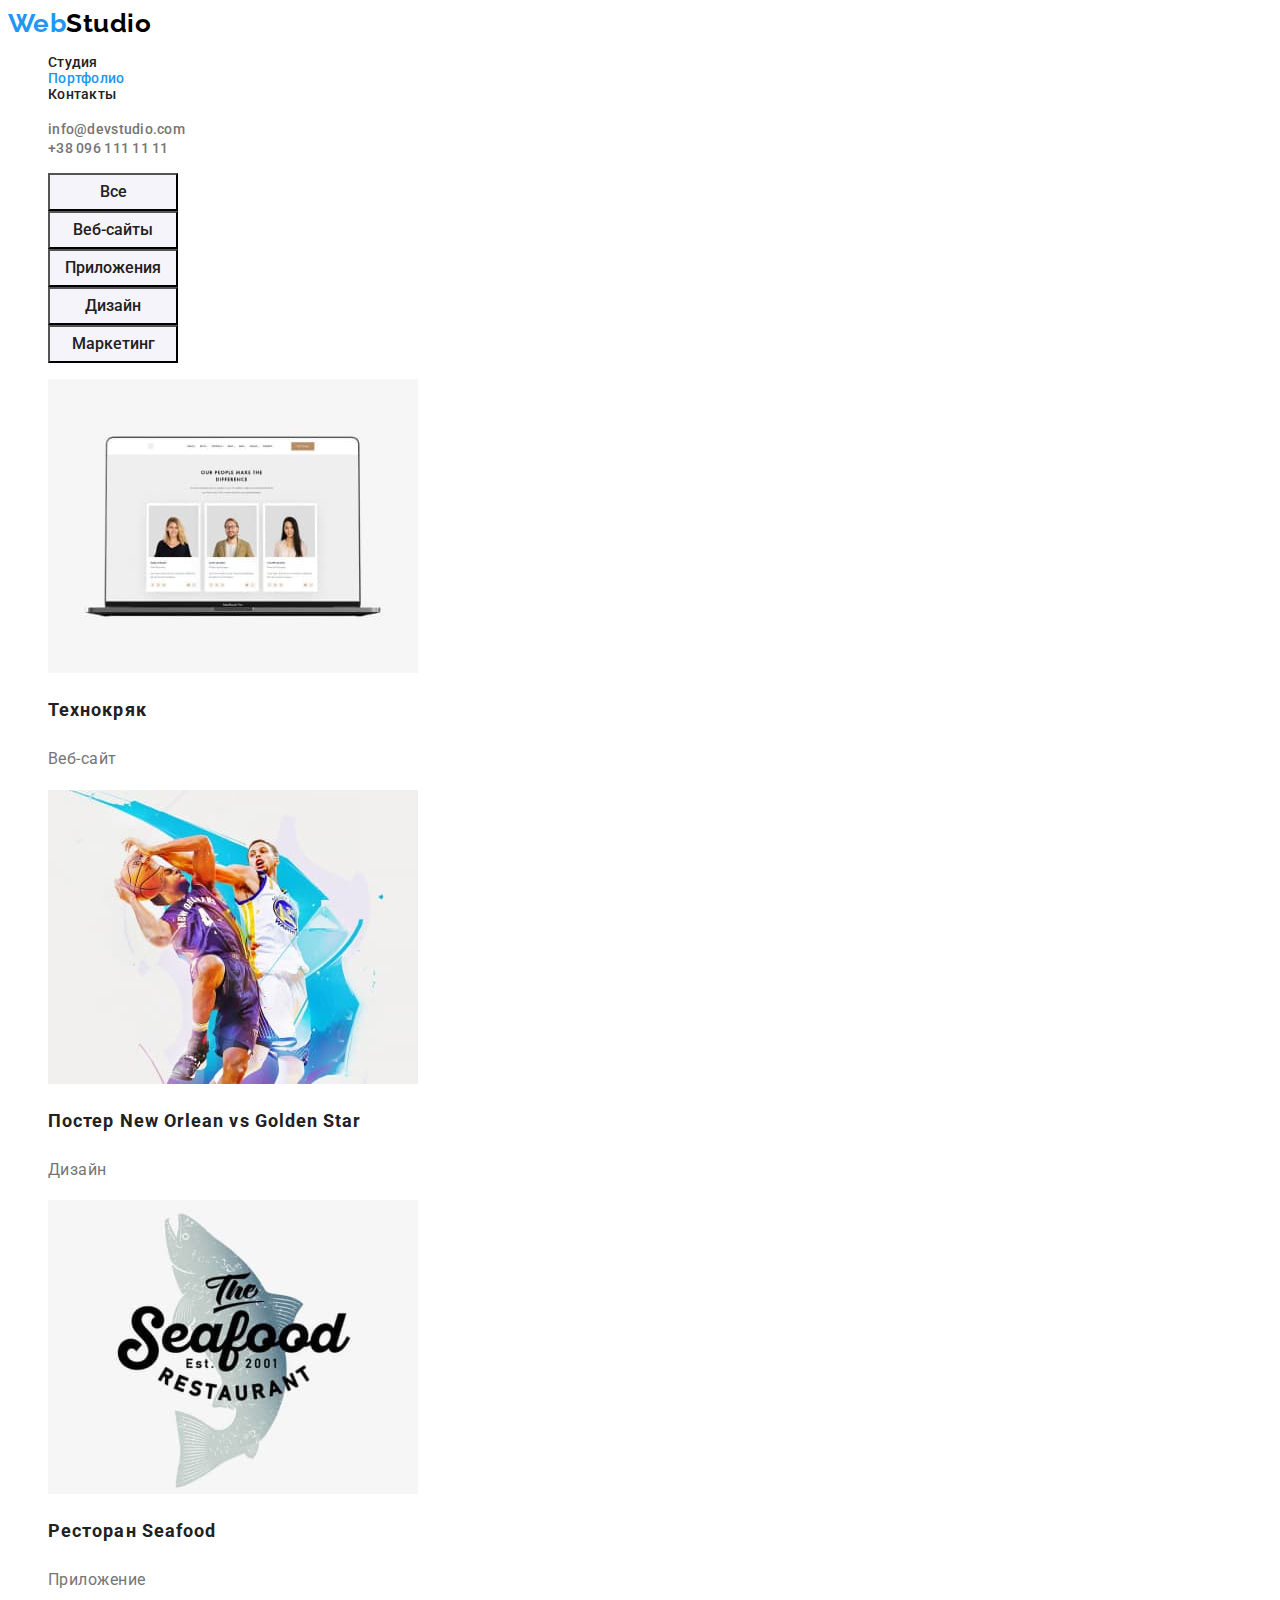
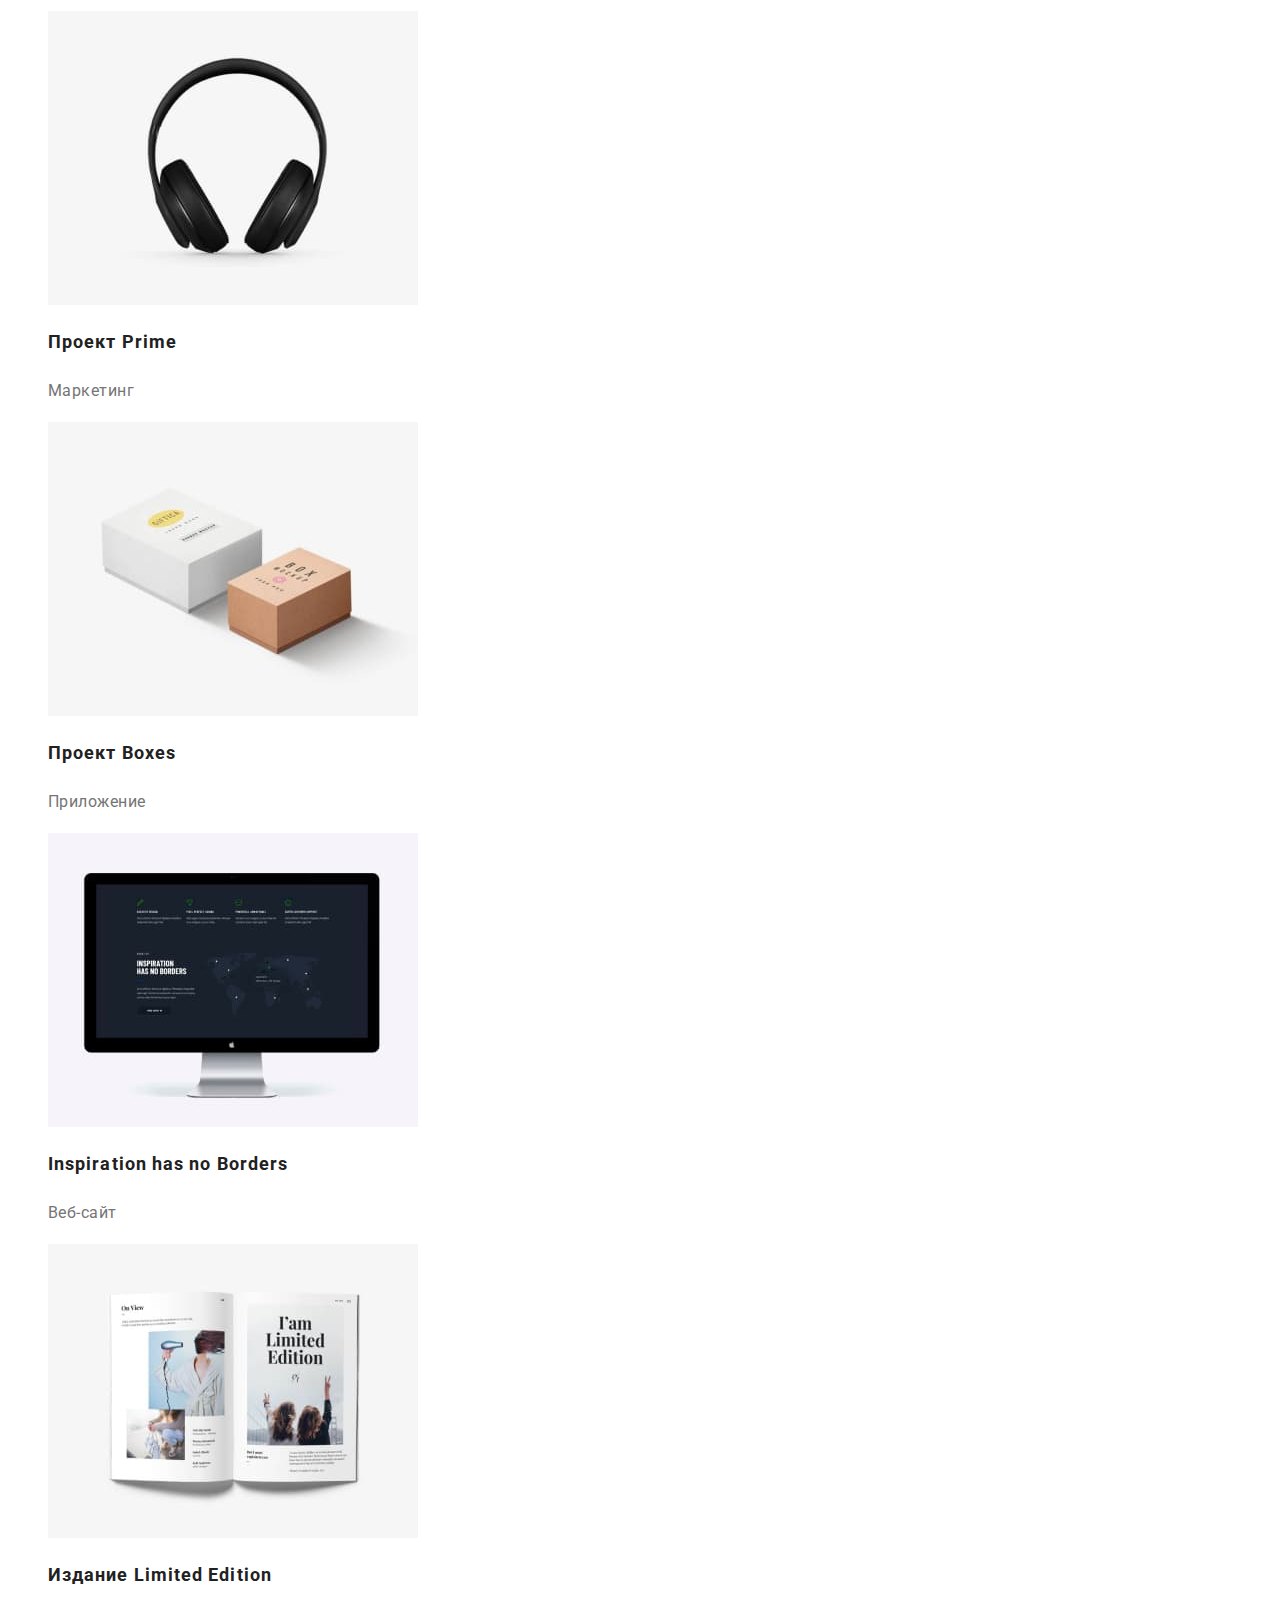
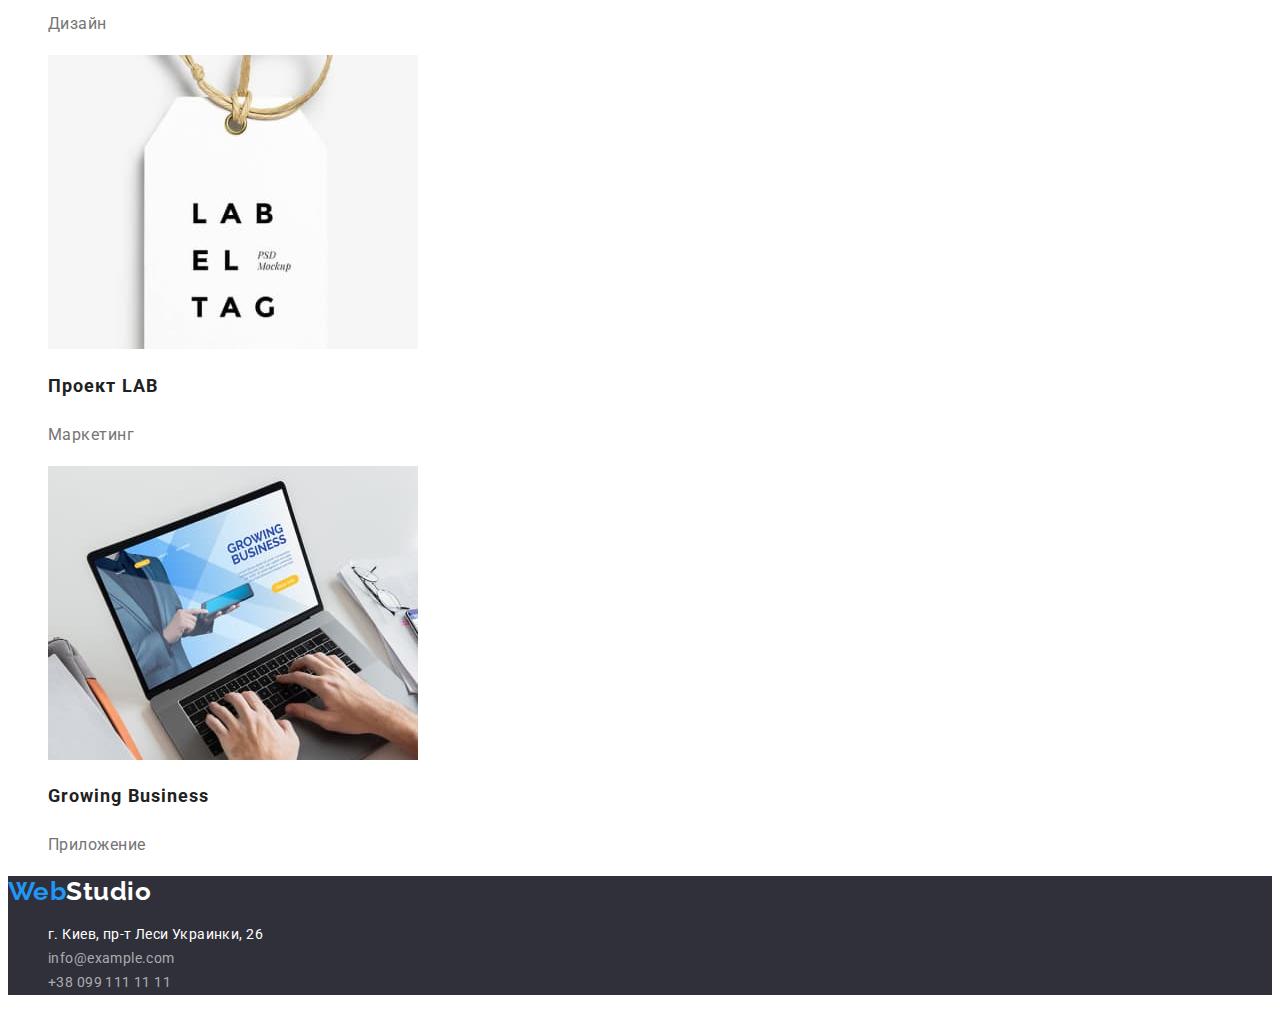
==== portfolio.html @ b20fd366 "Добавил Normalize" ====
<!DOCTYPE html>
<html lang="ru">

<head>
    <meta charset="UTF-8">
    <meta http-equiv="X-UA-Compatible" content="IE=edge">
    <meta name="viewport" content="width=device-width, initial-scale=1.0">
    <title>Shalamai homework</title>
    <link rel="preconnect" href="https://fonts.googleapis.com">
    <link rel="preconnect" href="https://fonts.gstatic.com" crossorigin>
    <link href="https://fonts.googleapis.com/css2?family=Raleway:wght@700&family=Roboto:wght@400;500;700;900&display=swap"
        rel="stylesheet">
    <link rel="stylesheet" href="https://cdnjs.cloudflare.com/ajax/libs/modern-normalize/1.1.0/modern-normalize.min.css"
        integrity="sha512-wpPYUAdjBVSE4KJnH1VR1HeZfpl1ub8YT/NKx4PuQ5NmX2tKuGu6U/JRp5y+Y8XG2tV+wKQpNHVUX03MfMFn9Q=="
        crossorigin="anonymous" referrerpolicy="no-referrer" />
    <link rel="stylesheet" href="./css/styles.css">
</head>

<body>

    <!-- Шапка сайта -->
    <header>
        <nav class="navigation">
            <a href="./index.html" class="logo">
                <span class="accent">Web</span><span class="logo-header">Studio</span>
            </a>
            <ul class="site-nav list">
                <li><a href="./index.html" class="link">Студия</a></li>
                <li><a href="./portfolio.html" class="link current">Портфолио</a></li>
                <li><a href="" class="link">Контакты</a></li>
            </ul>
        </nav>

        <ul class="header-nav list">
            <li>
                <a href="mailto:info@devstudio.com" class="link-contact">info@devstudio.com</a>
            </li>
            <li>
                <a href="tel:+380961111111" class="link-contact">+38 096 111 11 11</a>
            </li>
        </ul>
    </header>

    <!-- Основное -->

    <main>

        <!-- Фильтр -->

        <section>
            <h1 class="filter-title">Фильтр</h1>

            <ul class="filter list">
                <li><button type="button" class="port-btn">Все</button></li>
                <li><button type="button" class="port-btn">Веб-сайты</button></li>
                <li><button type="button" class="port-btn">Приложения</button></li>
                <li><button type="button" class="port-btn">Дизайн</button></li>
                <li><button type="button" class="port-btn">Маркетинг</button></li>
            </ul>

            <!-- Проекты -->

            <ul class="project list">
                <li>
                    <a href="" class="project-link">
                        <img src="./images/techno.jpg" alt="Открытый ноутбук" width="370">
                        <h2 class="project-title">Технокряк</h2>
                        <p class="project-name">Веб-сайт</p>
                    </a>

                </li>
                <li>
                    <a href="" class="project-link">
                        <img src="./images/neworlean.jpg" alt="Два человека играют в баскетбол" width="370">
                        <h2 class="project-title">Постер New Orlean vs Golden Star</h2>
                        <p class="project-name">Дизайн</p>
                    </a>

                </li>
                <li>
                    <a href="" class="project-link">
                        <img src="./images/seafood.jpg" alt="Логотип ресторана" width="370">
                        <h2 class="project-title">Ресторан Seafood</h2>
                        <p class="project-name">Приложение</p>
                    </a>

                </li>
                <li>
                    <a href="" class="project-link">
                        <img src="./images/prime.jpg" alt="Черные наушники" width="370">
                        <h2 class="project-title">Проект Prime</h2>
                        <p class="project-name">Маркетинг</p>
                    </a>
                </li>
                <li>
                    <a href="" class="project-link">
                        <img src="./images/boxes.jpg" alt="Две коробки" width="370">
                        <h2 class="project-title">Проект Boxes</h2>
                        <p class="project-name">Приложение</p>
                    </a>
                </li>
                <li>
                    <a href="" class="project-link">
                        <img src="./images/borders.jpg" alt="Экран монитора" width="370">
                        <h2 class="project-title">Inspiration has no Borders</h2>
                        <p class="project-name">Веб-сайт</p>
                    </a>
                </li>
                <li>
                    <a href="" class="project-link">
                        <img src="./images/edition.jpg" alt="Открытый журнал" width="370">
                        <h2 class="project-title">Издание Limited Edition</h2>
                        <p class="project-name">Дизайн</p>
                    </a>
                </li>
                <li>
                    <a href="" class="project-link">
                        <img src="./images/lab.jpg" alt="Бумажная бирка с логотипом" width="370">
                        <h2 class="project-title">Проект LAB</h2>
                        <p class="project-name">Маркетинг</p>
                    </a>
                </li>
                <li>
                    <a href="" class="project-link">
                        <img src="./images/business.jpg" alt="Человек набирает текст на ноутбуке" width="370">
                        <h2 class="project-title">Growing Business</h2>
                        <p class="project-name">Приложение</p>
                    </a>
                </li>
            </ul>
        </section>

    </main>

    <!-- Footer -->

    <footer>

        <div class="footer-box">
            <a href="./index.html" class="logo">
                <span class="accent">Web</span><span class="logo-footer">Studio</span>
            </a>

            <address>
                <ul class="footer-nav list">
                    <li>
                        <a href="г.Киев,пр-тЛесиУкраинки,26" class="link-office">г. Киев, пр-т Леси Украинки, 26</a>
                    </li>
                    <li>
                        <a href="info@example.com" class="link-contact">info@example.com</a>
                    </li>
                    <li>
                        <a href="+380991111111" class="link-contact">+38 099 111 11 11</a>
                    </li>
                </ul>
            </address>
        </div>

    </footer>
    </body>

    </html>
---- css/styles.css ----
:root {
    --primary-text-color: #757575;
    --title-text-color: #212121;
    --accent-color: #2196F3;
    --primary-bg-color: #FFFFFF;
    --fill-color: #2F303A;
    --logo-color-header: #000000;
    --logo-color-footer: #FFFFFF;
    --hero-text-color: #FFFFFF;
    --button-text-color: #FFFFFF;
    --potfolio-bg-color: #F5F4FA;
}

body{
    background-color: var(--primary-bg-color);
    color: var(--primary-text-color);

    font-family: Roboto, sans-serif;
    letter-spacing: 0.03em;
}

.logo {
    font-family: Raleway, sans-serif;
    font-weight: bold;
    font-size: 26px;
    line-height: 1.19;
    text-decoration: none;
}

.list {
    list-style: none;
}

.accent {
    color: var(--accent-color);
}

.logo-header {
    color: var(--logo-color-header);
}

.footer-box {
    background-color: var(--fill-color);
}

.logo-footer {
    color: var(--logo-color-footer);
}

/* Навигация */

.site-nav .link {
    display: block;
    display: block;
    color: var(--title-text-color);
    font-weight: 500;
    font-size: 14px;
    line-height: 1.14;
    letter-spacing: 0.02em;
    text-decoration: none;
}

.site-nav .link:hover,
.site-nav .link:focus {
    color: var(--accent-color);
}

.site-nav .link.current {
    color: var(--accent-color);
}

/* Контакты шапки*/

.header-nav .link-contact {
    color: var(--primary-text-color);
    font-weight: 500;
    font-size: 14px;
    line-height: 1.14;
    letter-spacing: 0.02em;
    text-decoration: none;
}

.header-nav .link-contact:hover,
.header-nav .link-contact:focus,
.footer-nav .link-contact:hover,
.footer-nav .link-contact:focus,
.footer-nav .link-office:hover,
.footer-nav .link-office:focus {
    color: var(--accent-color);
}

/* Контакты футера */

.footer-nav .link-contact {
    color: rgba(255, 255, 255, 0.6);
    text-decoration: none;
    font-size: 14px;
    line-height: 1.71;
    letter-spacing: 0.03em;
    font-style: normal;
}

.link-office {
    color: var(--logo-color-footer);
    text-decoration: none;
    font-size: 14px;
    line-height: 1.71;
    letter-spacing: 0.03em;
    font-style: normal;
}

/* Студия */

/* Герой */

.hero {
    background-color: var(--fill-color);
}

.hero-title {
    color: var(--hero-text-color);
    font-weight: 900;
    font-size: 44px;
    line-height: 1.36;
    text-align: center;
    letter-spacing: 0.06em;
    text-transform: uppercase;
}

.main-btn {
    color: var(--button-text-color);
    background-color: var(--accent-color);
    cursor: pointer;
    font-family: inherit;

    font-weight: bold;
    font-size: 16px;
    line-height: 1.87;
    letter-spacing: 0.06em;

    width: 200px;
    height: 50px;
    left: 700px;
    top: 430px;
    box-shadow: 0px 4px 4px rgba(0, 0, 0, 0.15);
    border-radius: 4px;
}

.hero .main-btn:hover,
.hero .main-btn:focus {
    color: var(--primary-bg-color);
}

/* Особенности и преимущества */

.featur-title {
    color: var(--title-text-color);
    font-weight: bold;
    font-size: 14px;
    line-height: 1.14;
    text-transform: uppercase;
}

.featur .text {
    color: var(--primary-text-color);
    font-size: 14px;
    line-height: 1.71;
}

/* Чем мы занимаемся */

.section-title {
    color: var(--title-text-color);
    font-weight: bold;
    font-size: 36px;
    line-height: 1.16;
    text-align: center;
}

/* Наша команда */

.name {
color: var(--title-text-color);
font-weight: 500;
font-size: 16px;
line-height: 1.87;
}

.position {
color: var(--primary-text-color);
font-size: 16px;
line-height: 1.87;
}

/* Страница "Портфолио" */

/* Фильтр */

.filter-title {
    display: none;
}

.port-btn {
color: var(--title-text-color);
background-color: var(--potfolio-bg-color);
cursor: pointer;
font-family: inherit;
font-weight: 500;
font-size: 16px;
line-height: 1.62;

width: 130px;
height: 38px;
left: 976px;
top: 174px;
}

.filter .port-btn:hover,
.filter .port-btn:focus {
color: var(--button-text-color);
background-color: var(--accent-color);
}

/* Проекты */

.project-link {
    text-decoration: none;
}

.project-title {
color: var(--title-text-color);
font-weight: bold;
font-size: 18px;
line-height: 2;
letter-spacing: 0.06em;
}

.project-name {
color: var(--primary-text-color);
font-size: 16px;
line-height: 1.87;
}
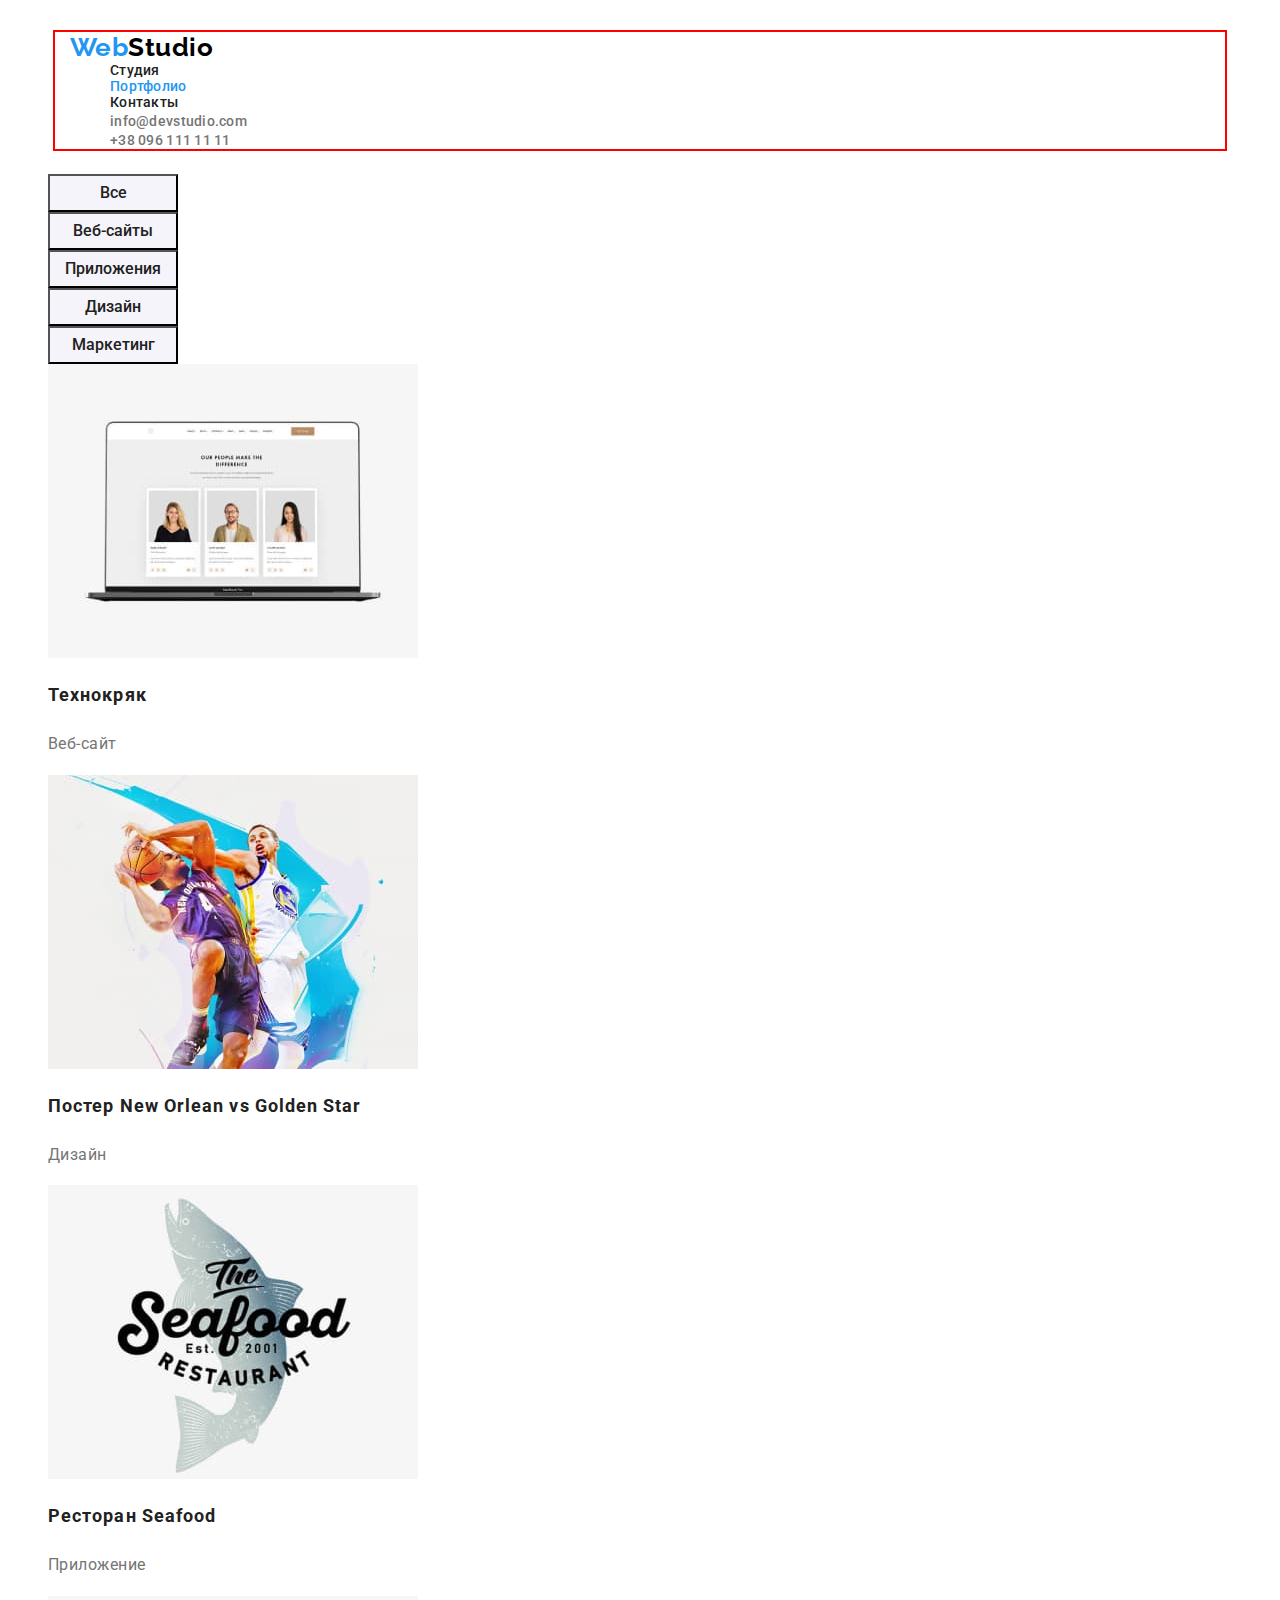
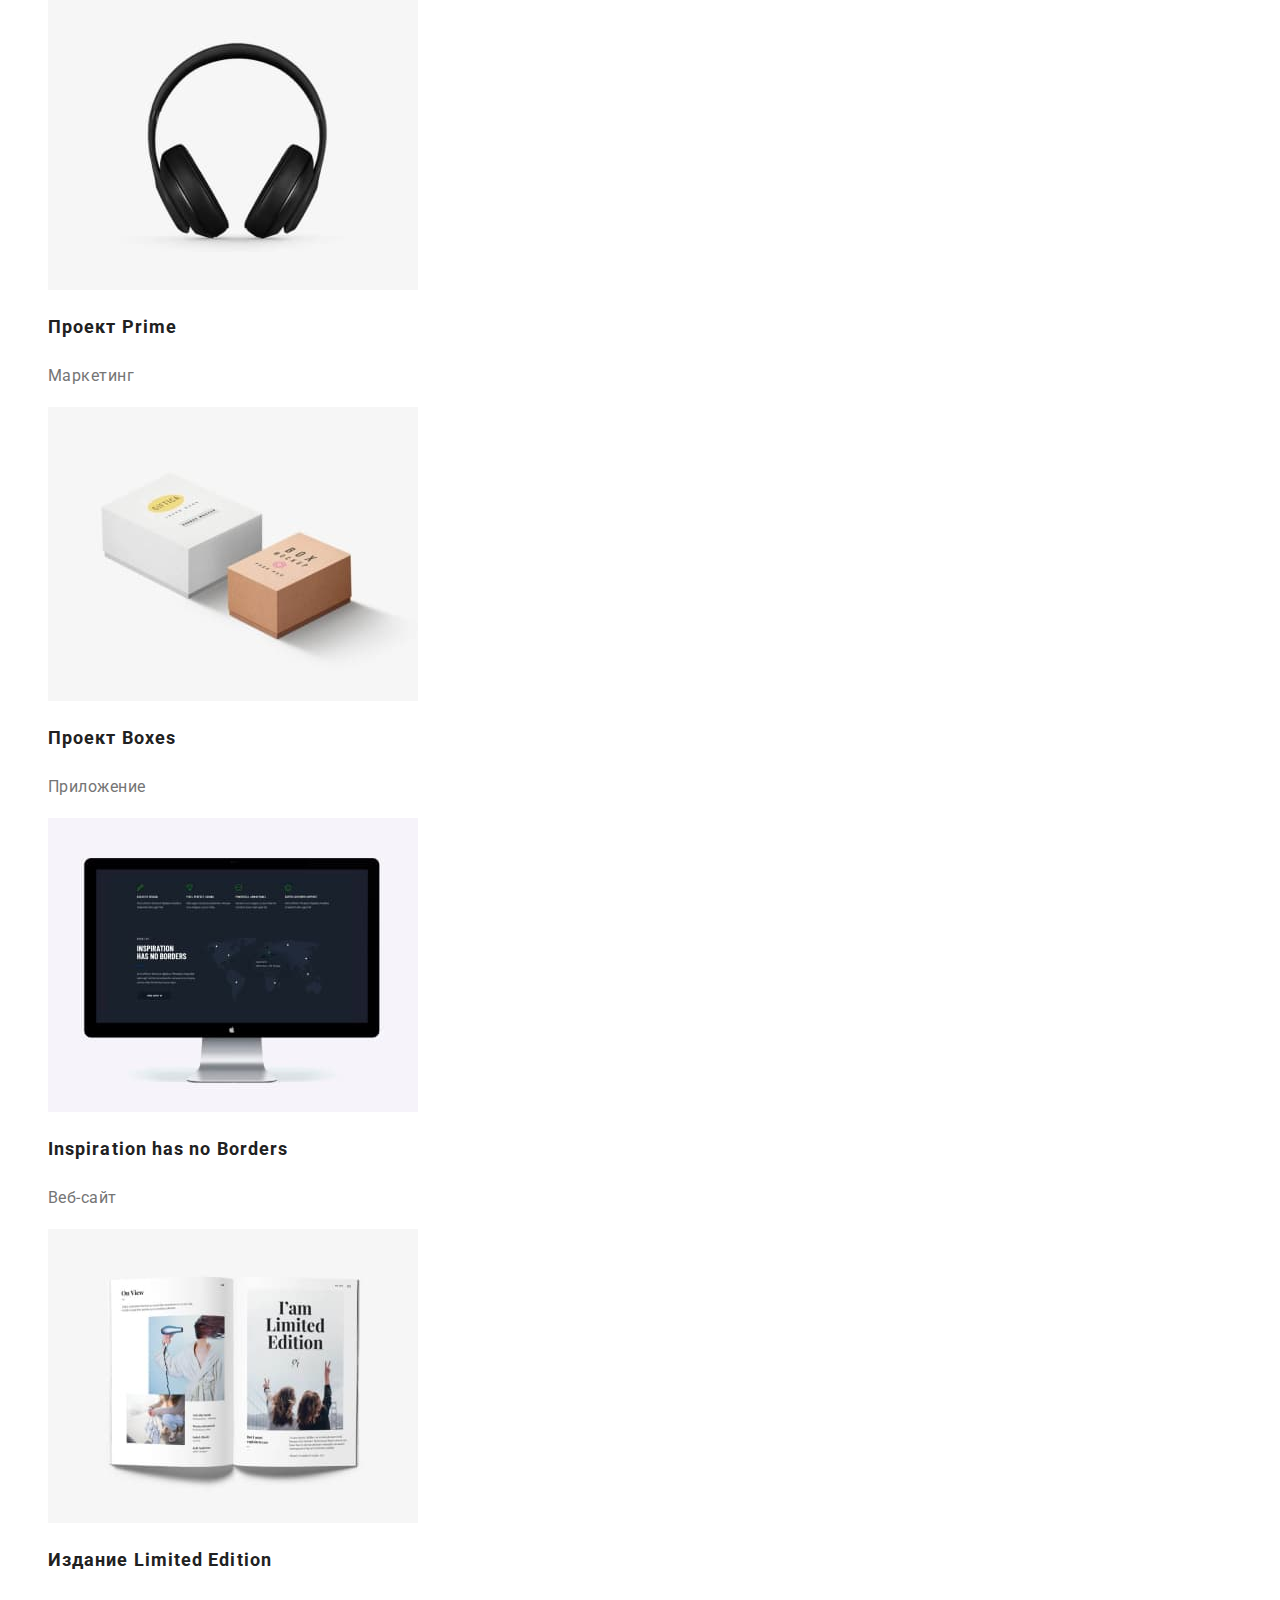
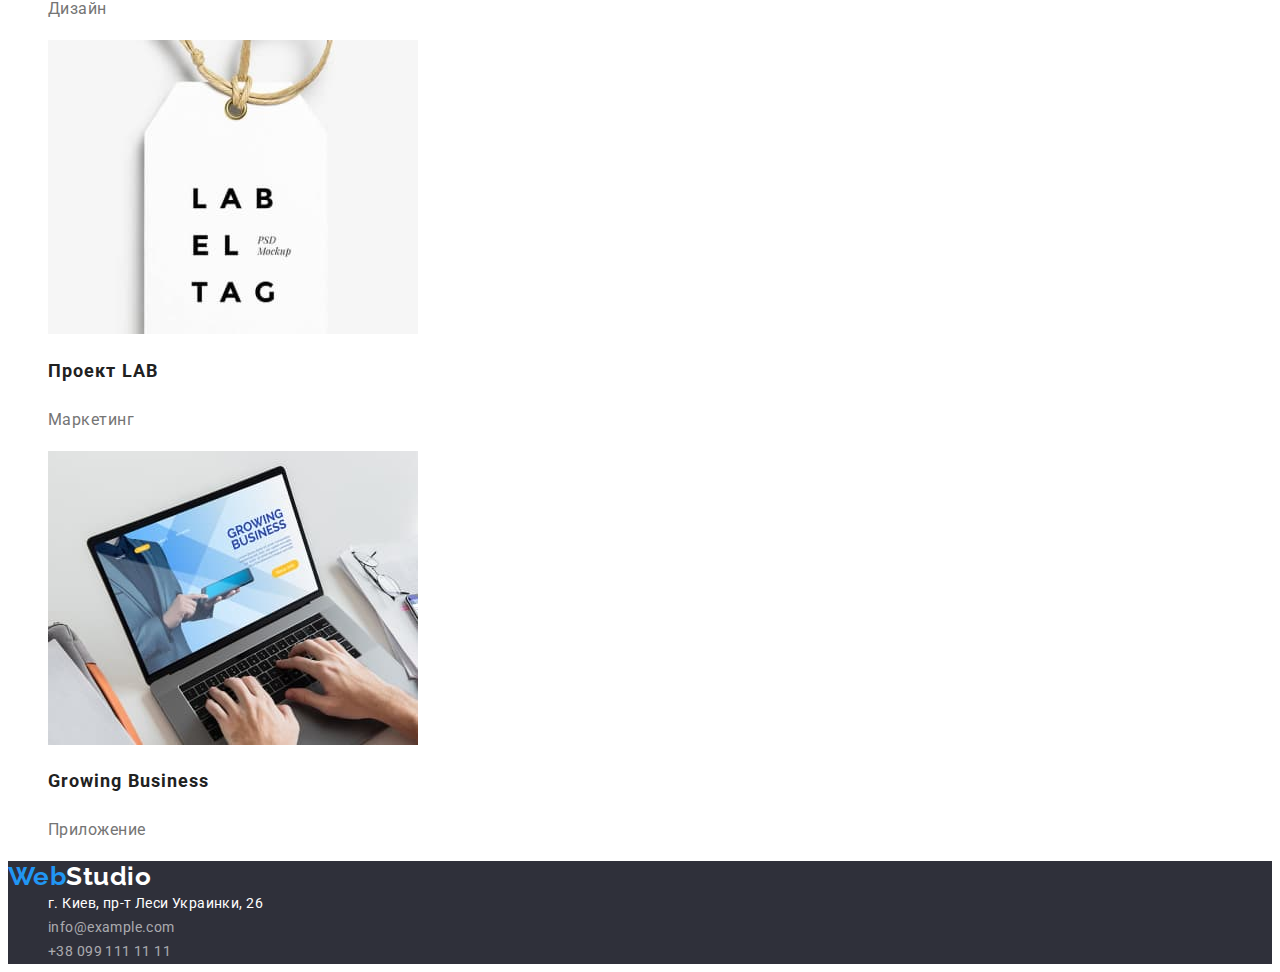
==== commit 5042ba9a: "Делаю первую страницу" ====
--- a/portfolio.html
+++ b/portfolio.html
@@ -19,26 +19,28 @@
 <body>
 
     <!-- Шапка сайта -->
-    <header>
-        <nav class="navigation">
-            <a href="./index.html" class="logo">
-                <span class="accent">Web</span><span class="logo-header">Studio</span>
-            </a>
-            <ul class="site-nav list">
-                <li><a href="./index.html" class="link">Студия</a></li>
-                <li><a href="./portfolio.html" class="link current">Портфолио</a></li>
-                <li><a href="" class="link">Контакты</a></li>
+    <header class="page-header">
+        <div class="container">
+            <nav class="navigation">
+                <a href="./index.html" class="logo">
+                    <span class="accent">Web</span><span class="logo-header">Studio</span>
+                </a>
+                <ul class="site-nav list">
+                    <li><a href="./index.html" class="link">Студия</a></li>
+                    <li><a href="./portfolio.html" class="link current">Портфолио</a></li>
+                    <li><a href="" class="link">Контакты</a></li>
+                </ul>
+            </nav>
+
+            <ul class="header-nav list">
+                <li>
+                    <a href="mailto:info@devstudio.com" class="link-contact">info@devstudio.com</a>
+                </li>
+                <li>
+                    <a href="tel:+380961111111" class="link-contact">+38 096 111 11 11</a>
+                </li>
             </ul>
-        </nav>
-
-        <ul class="header-nav list">
-            <li>
-                <a href="mailto:info@devstudio.com" class="link-contact">info@devstudio.com</a>
-            </li>
-            <li>
-                <a href="tel:+380961111111" class="link-contact">+38 096 111 11 11</a>
-            </li>
-        </ul>
+        </div>
     </header>
 
     <!-- Основное -->
--- a/css/styles.css
+++ b/css/styles.css
@@ -11,12 +11,30 @@
     --potfolio-bg-color: #F5F4FA;
 }
 
+html {
+    box-sizing: border-box;
+}
+
+*,
+*::before,
+::after {
+    box-sizing: inherit;
+}
+
 body{
     background-color: var(--primary-bg-color);
     color: var(--primary-text-color);
 
     font-family: Roboto, sans-serif;
     letter-spacing: 0.03em;
+}
+
+.container {
+    width: 1170px;
+    padding: 0 15px;
+    margin-left: auto;
+    margin-right: auto;
+    outline: 2px solid red;
 }
 
 .logo {
@@ -29,6 +47,8 @@
 
 .list {
     list-style: none;
+    margin-top: 0;
+    margin-bottom: 0;
 }
 
 .accent {
@@ -50,7 +70,6 @@
 /* Навигация */
 
 .site-nav .link {
-    display: block;
     display: block;
     color: var(--title-text-color);
     font-weight: 500;
@@ -70,6 +89,11 @@
 }
 
 /* Контакты шапки*/
+
+header {
+    padding-top: 24px;
+    padding-bottom: 25px;
+}
 
 .header-nav .link-contact {
     color: var(--primary-text-color);
@@ -115,19 +139,26 @@
 
 .hero {
     background-color: var(--fill-color);
+    text-align: center;
+    margin-bottom: 94px;
+    padding-top: 200px;
+    padding-bottom: 200px;
 }
 
 .hero-title {
+    margin-top: 0;
+    margin-bottom: 30px;
+
     color: var(--hero-text-color);
     font-weight: 900;
     font-size: 44px;
     line-height: 1.36;
-    text-align: center;
     letter-spacing: 0.06em;
     text-transform: uppercase;
 }
 
 .main-btn {
+    display: inline-block;
     color: var(--button-text-color);
     background-color: var(--accent-color);
     cursor: pointer;
@@ -153,7 +184,30 @@
 
 /* Особенности и преимущества */
 
+.featurs,
+.main-project {
+    margin-bottom: 94px;
+}
+
+.wrapper {
+    display: block;
+    width        : 1170px;
+    margin-left  : auto;
+    margin-right : auto;
+    outline      : 2px solid red;
+}
+
+.section-title {
+    text-align: center;
+}
+
+.main-prj-list {
+    display: inline-flex;
+}
+
 .featur-title {
+    margin-top: 0;
+    margin-bottom: 10px;
     color: var(--title-text-color);
     font-weight: bold;
     font-size: 14px;
@@ -161,7 +215,8 @@
     text-transform: uppercase;
 }
 
-.featur .text {
+.our-featur .text {
+    margin-top: 0;
     color: var(--primary-text-color);
     font-size: 14px;
     line-height: 1.71;
@@ -169,7 +224,8 @@
 
 /* Чем мы занимаемся */
 
-.section-title {
+.section-title,
+ .team-title {
     color: var(--title-text-color);
     font-weight: bold;
     font-size: 36px;
@@ -178,6 +234,12 @@
 }
 
 /* Наша команда */
+
+.team {
+    background-color: var(--potfolio-bg-color);
+    padding-top: 94px;
+    padding-bottom: 94px;
+}
 
 .name {
 color: var(--title-text-color);
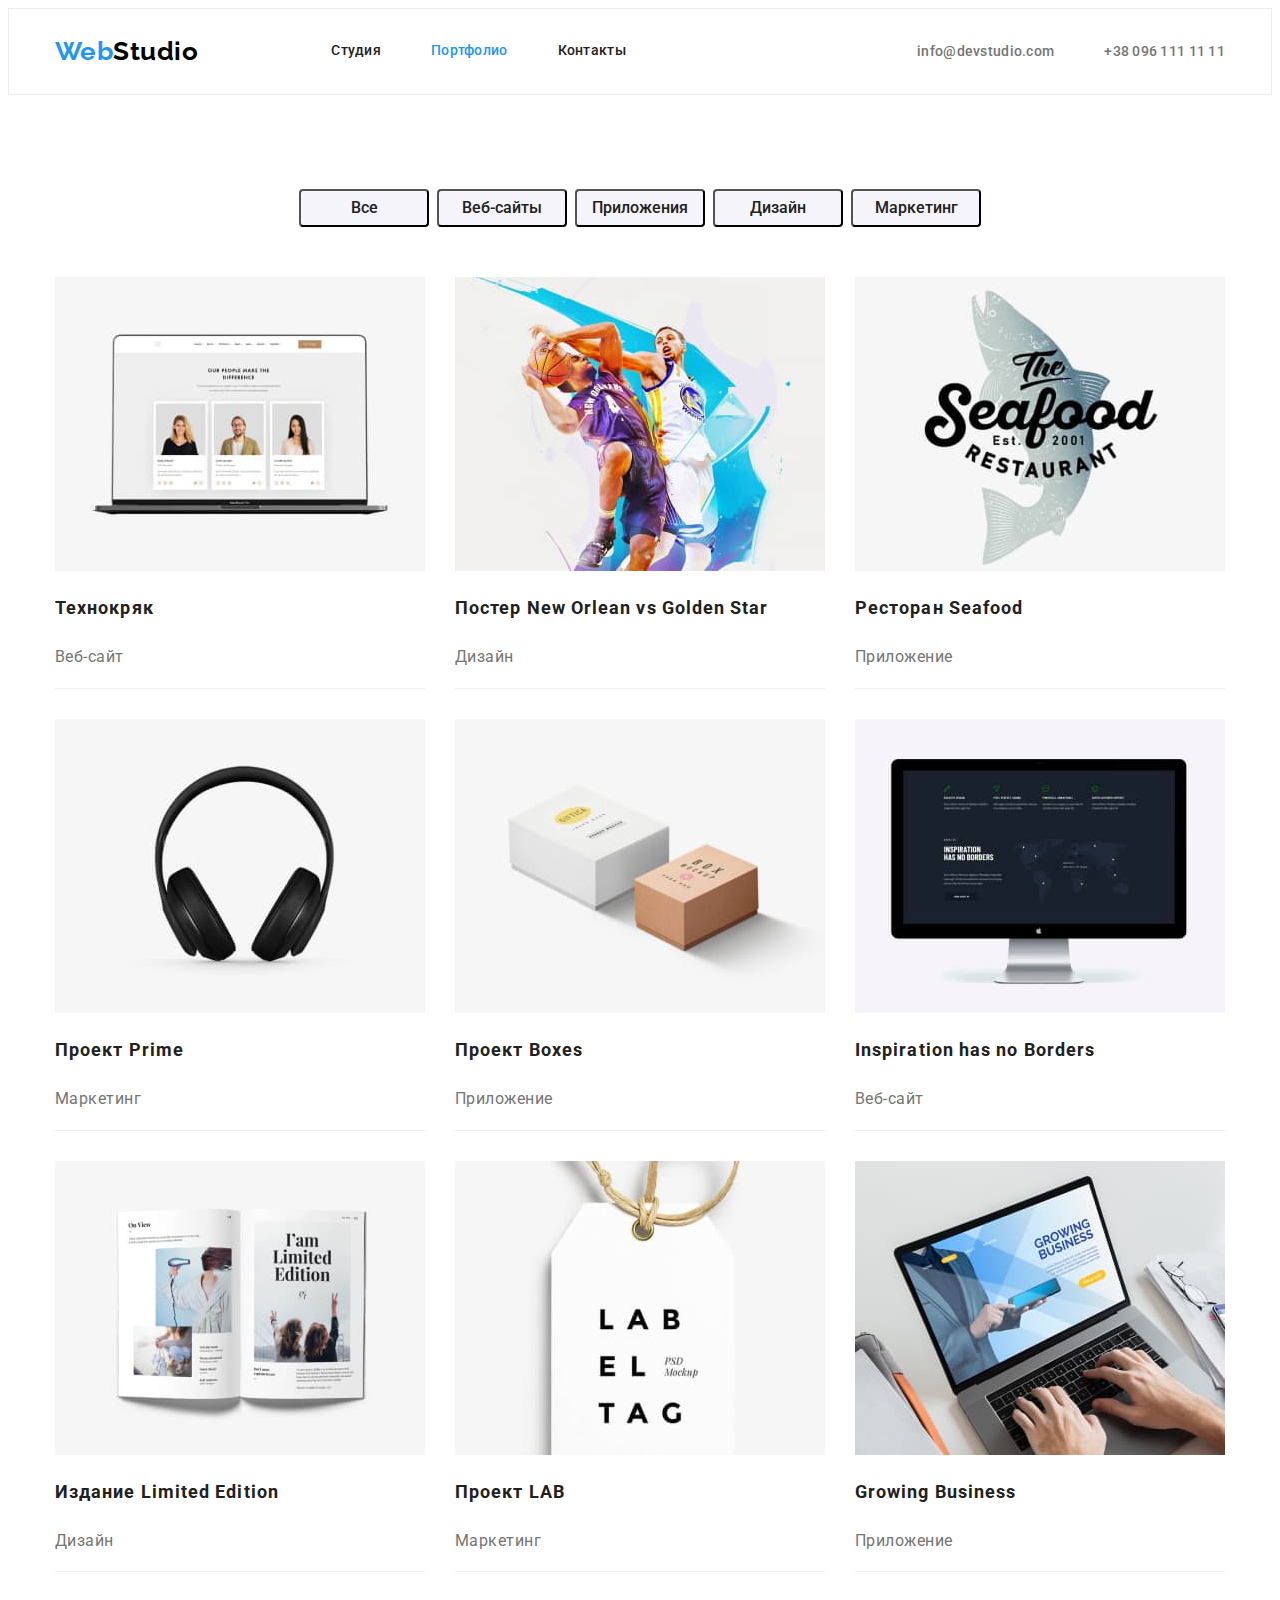
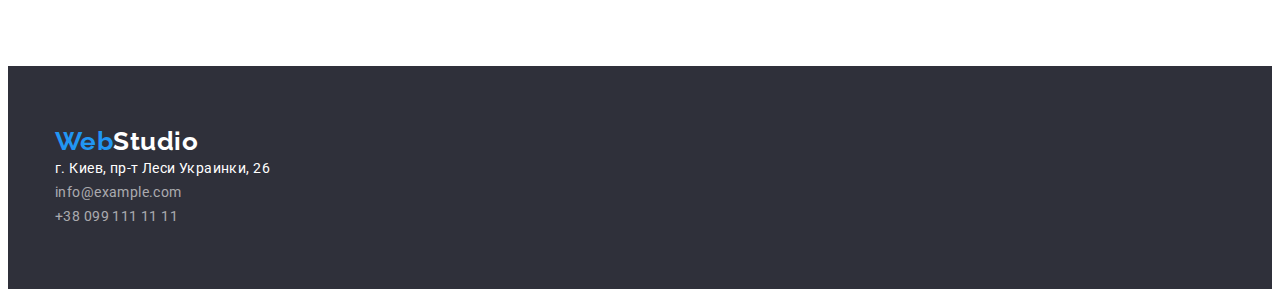
==== commit e1075d98: "Закончил вторую ДЗ" ====
--- a/portfolio.html
+++ b/portfolio.html
@@ -19,27 +19,32 @@
 <body>
 
     <!-- Шапка сайта -->
-    <header class="page-header">
-        <div class="container">
-            <nav class="navigation">
-                <a href="./index.html" class="logo">
-                    <span class="accent">Web</span><span class="logo-header">Studio</span>
-                </a>
+    <header>
+        <div class="container main-nav">
+            <div>
+                <nav class="navigation">
+                    <a href="./index.html" class="logo">
+                        <span class="accent">Web</span><span class="logo-header">Studio</span>
+                    </a>
+            </div>
+            <div class="nav-block">
                 <ul class="site-nav list">
-                    <li><a href="./index.html" class="link">Студия</a></li>
-                    <li><a href="./portfolio.html" class="link current">Портфолио</a></li>
-                    <li><a href="" class="link">Контакты</a></li>
+                    <li class="nav-item"><a href="./index.html" class="link">Студия</a></li>
+                    <li class="nav-item"><a href="./portfolio.html" class="link current">Портфолио</a></li>
+                    <li class="nav-item"><a href="" class="link">Контакты</a></li>
                 </ul>
-            </nav>
-
-            <ul class="header-nav list">
-                <li>
-                    <a href="mailto:info@devstudio.com" class="link-contact">info@devstudio.com</a>
-                </li>
-                <li>
-                    <a href="tel:+380961111111" class="link-contact">+38 096 111 11 11</a>
-                </li>
-            </ul>
+                </nav>
+            </div>
+            <div class="contact-block">
+                <ul class="header-nav list">
+                    <li class="nav-item">
+                        <a href="mailto:info@devstudio.com" class="link-contact">info@devstudio.com</a>
+                    </li>
+                    <li class="nav-item">
+                        <a href="tel:+380961111111" class="link-contact">+38 096 111 11 11</a>
+                    </li>
+                </ul>
+            </div>
         </div>
     </header>
 
@@ -50,115 +55,117 @@
         <!-- Фильтр -->
 
         <section>
-            <h1 class="filter-title">Фильтр</h1>
+            <div class="container potfolio">
+                <h1 class="filter-title">Фильтр</h1>
 
-            <ul class="filter list">
-                <li><button type="button" class="port-btn">Все</button></li>
-                <li><button type="button" class="port-btn">Веб-сайты</button></li>
-                <li><button type="button" class="port-btn">Приложения</button></li>
-                <li><button type="button" class="port-btn">Дизайн</button></li>
-                <li><button type="button" class="port-btn">Маркетинг</button></li>
-            </ul>
+                <ul class="filter list">
+                    <li class="filter-item"><button type="button" class="port-btn">Все</button></li>
+                    <li class="filter-item"><button type="button" class="port-btn">Веб-сайты</button></li>
+                    <li class="filter-item"><button type="button" class="port-btn">Приложения</button></li>
+                    <li class="filter-item"><button type="button" class="port-btn">Дизайн</button></li>
+                    <li class="filter-item"><button type="button" class="port-btn">Маркетинг</button></li>
+                </ul>
 
-            <!-- Проекты -->
+                <!-- Проекты -->
 
-            <ul class="project list">
-                <li>
-                    <a href="" class="project-link">
-                        <img src="./images/techno.jpg" alt="Открытый ноутбук" width="370">
-                        <h2 class="project-title">Технокряк</h2>
-                        <p class="project-name">Веб-сайт</p>
-                    </a>
+                <ul class="project list">
+                    <li class="project-item">
+                        <a href="" class="project-link">
+                            <img src="./images/techno.jpg" alt="Открытый ноутбук" width="370">
+                            <h2 class="project-title">Технокряк</h2>
+                            <p class="project-name">Веб-сайт</p>
+                        </a>
 
-                </li>
-                <li>
-                    <a href="" class="project-link">
-                        <img src="./images/neworlean.jpg" alt="Два человека играют в баскетбол" width="370">
-                        <h2 class="project-title">Постер New Orlean vs Golden Star</h2>
-                        <p class="project-name">Дизайн</p>
-                    </a>
+                    </li>
+                    <li class="project-item">
+                        <a href="" class="project-link">
+                            <img src="./images/neworlean.jpg" alt="Два человека играют в баскетбол" width="370">
+                            <h2 class="project-title">Постер New Orlean vs Golden Star</h2>
+                            <p class="project-name">Дизайн</p>
+                        </a>
 
-                </li>
-                <li>
-                    <a href="" class="project-link">
-                        <img src="./images/seafood.jpg" alt="Логотип ресторана" width="370">
-                        <h2 class="project-title">Ресторан Seafood</h2>
-                        <p class="project-name">Приложение</p>
-                    </a>
+                    </li>
+                    <li class="project-item">
+                        <a href="" class="project-link">
+                            <img src="./images/seafood.jpg" alt="Логотип ресторана" width="370">
+                            <h2 class="project-title">Ресторан Seafood</h2>
+                            <p class="project-name">Приложение</p>
+                        </a>
 
-                </li>
-                <li>
-                    <a href="" class="project-link">
-                        <img src="./images/prime.jpg" alt="Черные наушники" width="370">
-                        <h2 class="project-title">Проект Prime</h2>
-                        <p class="project-name">Маркетинг</p>
-                    </a>
-                </li>
-                <li>
-                    <a href="" class="project-link">
-                        <img src="./images/boxes.jpg" alt="Две коробки" width="370">
-                        <h2 class="project-title">Проект Boxes</h2>
-                        <p class="project-name">Приложение</p>
-                    </a>
-                </li>
-                <li>
-                    <a href="" class="project-link">
-                        <img src="./images/borders.jpg" alt="Экран монитора" width="370">
-                        <h2 class="project-title">Inspiration has no Borders</h2>
-                        <p class="project-name">Веб-сайт</p>
-                    </a>
-                </li>
-                <li>
-                    <a href="" class="project-link">
-                        <img src="./images/edition.jpg" alt="Открытый журнал" width="370">
-                        <h2 class="project-title">Издание Limited Edition</h2>
-                        <p class="project-name">Дизайн</p>
-                    </a>
-                </li>
-                <li>
-                    <a href="" class="project-link">
-                        <img src="./images/lab.jpg" alt="Бумажная бирка с логотипом" width="370">
-                        <h2 class="project-title">Проект LAB</h2>
-                        <p class="project-name">Маркетинг</p>
-                    </a>
-                </li>
-                <li>
-                    <a href="" class="project-link">
-                        <img src="./images/business.jpg" alt="Человек набирает текст на ноутбуке" width="370">
-                        <h2 class="project-title">Growing Business</h2>
-                        <p class="project-name">Приложение</p>
-                    </a>
-                </li>
-            </ul>
+                    </li>
+                    <li class="project-item">
+                        <a href="" class="project-link">
+                            <img src="./images/prime.jpg" alt="Черные наушники" width="370">
+                            <h2 class="project-title">Проект Prime</h2>
+                            <p class="project-name">Маркетинг</p>
+                        </a>
+                    </li>
+                    <li class="project-item">
+                        <a href="" class="project-link">
+                            <img src="./images/boxes.jpg" alt="Две коробки" width="370">
+                            <h2 class="project-title">Проект Boxes</h2>
+                            <p class="project-name">Приложение</p>
+                        </a>
+                    </li>
+                    <li class="project-item">
+                        <a href="" class="project-link">
+                            <img src="./images/borders.jpg" alt="Экран монитора" width="370">
+                            <h2 class="project-title">Inspiration has no Borders</h2>
+                            <p class="project-name">Веб-сайт</p>
+                        </a>
+                    </li>
+                    <li class="project-item">
+                        <a href="" class="project-link">
+                            <img src="./images/edition.jpg" alt="Открытый журнал" width="370">
+                            <h2 class="project-title">Издание Limited Edition</h2>
+                            <p class="project-name">Дизайн</p>
+                        </a>
+                    </li>
+                    <li class="project-item">
+                        <a href="" class="project-link">
+                            <img src="./images/lab.jpg" alt="Бумажная бирка с логотипом" width="370">
+                            <h2 class="project-title">Проект LAB</h2>
+                            <p class="project-name">Маркетинг</p>
+                        </a>
+                    </li>
+                    <li class="project-item">
+                        <a href="" class="project-link">
+                            <img src="./images/business.jpg" alt="Человек набирает текст на ноутбуке" width="370">
+                            <h2 class="project-title">Growing Business</h2>
+                            <p class="project-name">Приложение</p>
+                        </a>
+                    </li>
+                </ul>
+            </div>
         </section>
 
     </main>
 
     <!-- Footer -->
 
-    <footer>
+        <footer class="footer">
 
-        <div class="footer-box">
-            <a href="./index.html" class="logo">
-                <span class="accent">Web</span><span class="logo-footer">Studio</span>
-            </a>
+            <div class="container">
+                <a href="./index.html" class="logo">
+                    <span class="accent">Web</span><span class="logo-footer">Studio</span>
+                </a>
 
-            <address>
-                <ul class="footer-nav list">
-                    <li>
-                        <a href="г.Киев,пр-тЛесиУкраинки,26" class="link-office">г. Киев, пр-т Леси Украинки, 26</a>
-                    </li>
-                    <li>
-                        <a href="info@example.com" class="link-contact">info@example.com</a>
-                    </li>
-                    <li>
-                        <a href="+380991111111" class="link-contact">+38 099 111 11 11</a>
-                    </li>
-                </ul>
-            </address>
-        </div>
+                <address>
+                    <ul class="footer-nav list">
+                        <li>
+                            <a href="г.Киев,пр-тЛесиУкраинки,26" class="link-office">г. Киев, пр-т Леси Украинки, 26</a>
+                        </li>
+                        <li>
+                            <a href="info@example.com" class="link-contact">info@example.com</a>
+                        </li>
+                        <li>
+                            <a href="+380991111111" class="link-contact">+38 099 111 11 11</a>
+                        </li>
+                    </ul>
+                </address>
+            </div>
 
-    </footer>
+        </footer>
     </body>
 
     </html>--- a/css/styles.css
+++ b/css/styles.css
@@ -30,11 +30,11 @@
 }
 
 .container {
-    width: 1170px;
-    padding: 0 15px;
-    margin-left: auto;
-    margin-right: auto;
-    outline: 2px solid red;
+    width        : 1200px;
+    padding-left : 15px;
+    padding-right: 15px;
+    margin-left  : auto;
+    margin-right : auto;
 }
 
 .logo {
@@ -59,8 +59,10 @@
     color: var(--logo-color-header);
 }
 
-.footer-box {
+.footer {
     background-color: var(--fill-color);
+    padding-top: 60px;
+    padding-bottom: 60px;
 }
 
 .logo-footer {
@@ -69,8 +71,28 @@
 
 /* Навигация */
 
+.site-nav {
+    display: flex;
+}
+
+.nav-block {
+    display: flex;
+    margin-left: 93px;
+}
+
+.contact-block {
+    display: flex;
+    margin-left: auto;
+}
+
+.site-nav .nav-item:not(:last-child) {
+    margin-right: 50px;
+}
+
 .site-nav .link {
-    display: block;
+    display: flex;
+    padding-top: 10px;
+    padding-bottom: 10px;
     color: var(--title-text-color);
     font-weight: 500;
     font-size: 14px;
@@ -88,11 +110,27 @@
     color: var(--accent-color);
 }
 
-/* Контакты шапки*/
+/* ---Шапака ---*/
+
+.main-nav {
+    display: flex;
+    align-items: center;
+}
 
 header {
     padding-top: 24px;
     padding-bottom: 25px;
+
+    border: 1px solid #ECECEC;
+}
+
+.header-nav {
+    display: flex;
+    margin-left: auto;
+}
+
+.header-nav .nav-item:not(:last-child) {
+    margin-right: 50px;
 }
 
 .header-nav .link-contact {
@@ -115,6 +153,10 @@
 
 /* Контакты футера */
 
+.footer-nav {
+    padding-left: 0;
+}
+
 .footer-nav .link-contact {
     color: rgba(255, 255, 255, 0.6);
     text-decoration: none;
@@ -140,7 +182,6 @@
 .hero {
     background-color: var(--fill-color);
     text-align: center;
-    margin-bottom: 94px;
     padding-top: 200px;
     padding-bottom: 200px;
 }
@@ -186,23 +227,17 @@
 
 .featurs,
 .main-project {
-    margin-bottom: 94px;
-}
-
-.wrapper {
-    display: block;
-    width        : 1170px;
-    margin-left  : auto;
-    margin-right : auto;
-    outline      : 2px solid red;
-}
-
-.section-title {
-    text-align: center;
-}
-
-.main-prj-list {
-    display: inline-flex;
+    padding-bottom: 94px;
+}
+
+.our-featur {
+    display: flex;
+    padding-top: 94px;
+    padding-left: 0;
+}
+
+.our-featur .feature-list:not(:last-child) {
+    margin-right: 30px;
 }
 
 .featur-title {
@@ -215,14 +250,13 @@
     text-transform: uppercase;
 }
 
-.our-featur .text {
-    margin-top: 0;
-    color: var(--primary-text-color);
-    font-size: 14px;
-    line-height: 1.71;
-}
-
 /* Чем мы занимаемся */
+
+.section-title {
+    margin-top   : 0;
+    margin-bottom: 50px;
+    text-align   : center;
+}
 
 .section-title,
  .team-title {
@@ -233,6 +267,18 @@
     text-align: center;
 }
 
+.main-prj-list {
+    display: flex;
+    justify-content: center;
+    padding-left: 0;
+    padding-right: 0;
+    margin-right: 0;
+}
+
+.main-prj-list .main-prj-link:not(:last-child){
+    margin-right: 30px;
+}
+
 /* Наша команда */
 
 .team {
@@ -241,17 +287,48 @@
     padding-bottom: 94px;
 }
 
+.team-title {
+    margin-top: 0;
+    margin-bottom: 50px;
+}
+
+.team-list {
+    display: flex;
+    justify-content: center;
+    padding-left: 0;
+    padding-right: 0;
+    margin-left: 0;
+    margin-right: 0;
+}
+
+.team-item {
+    text-align: center;
+}
+
+.team-list .team-member:not(:last-child) {
+    margin-right: 30px;
+}
+
+
 .name {
-color: var(--title-text-color);
-font-weight: 500;
-font-size: 16px;
-line-height: 1.87;
+    margin-top: 0;
+    margin-bottom: 0;
+    padding-top: 0;
+    padding-top: 30px;
+    padding-bottom: 10px;
+    color: var(--title-text-color);
+    font-weight: 500;
+    font-size: 16px;
+    line-height: 1.87;
 }
 
 .position {
-color: var(--primary-text-color);
-font-size: 16px;
-line-height: 1.87;
+    padding-bottom: 0;
+    margin-top: 0;
+    margin-bottom: 30px;
+    color: var(--primary-text-color);
+    font-size: 16px;
+    line-height: 1.87;
 }
 
 /* Страница "Портфолио" */
@@ -259,28 +336,76 @@
 /* Фильтр */
 
 .filter-title {
-    display: none;
+    position   : absolute;
+    white-space: nowrap;
+    width      : 1px;
+    height     : 1px;
+    overflow   : hidden;
+    border     : 0;
+    padding    : 0;
+    clip       : rect(0 0 0 0);
+    clip-path  : inset(50%);
+    margin     : -1px;
+}
+
+.filter {
+    display: flex;
+    padding-left: 0;
+    justify-content: center;
+    padding-top: 94px;
+    margin-bottom: 50px;
+}
+
+.filter-item:not(:last-child) {
+    margin-right: 8px;
+}
+
+.project {
+    display: flex;
+    flex-wrap: wrap;
+    padding-left: 0;
+    padding-bottom: 94px;
+}
+
+.project-item {
+    margin-right: 30px;
+    margin-bottom: 30px;
+
+    border-bottom-width: 1px;
+    border-bottom-style: solid;
+    border-bottom-color: #EEEEEE;
+    background: var(--primary-bg-color);
+}
+
+.project-item:nth-child(3n) {
+    margin-right: 0;
+}
+
+.project-item:nth-last-child(-n+3) {
+    margin-bottom: 0;
 }
 
 .port-btn {
-color: var(--title-text-color);
-background-color: var(--potfolio-bg-color);
-cursor: pointer;
-font-family: inherit;
-font-weight: 500;
-font-size: 16px;
-line-height: 1.62;
-
-width: 130px;
-height: 38px;
-left: 976px;
-top: 174px;
+    color: var(--title-text-color);
+    background-color: var(--potfolio-bg-color);
+    cursor: pointer;
+    font-family: inherit;
+    font-weight: 500;
+    font-size: 16px;
+    line-height: 1.62;
+
+    width: 130px;
+    height: 38px;
+    left: 976px;
+    top: 174px;
+
+    border-radius: 4px;
 }
 
 .filter .port-btn:hover,
 .filter .port-btn:focus {
-color: var(--button-text-color);
-background-color: var(--accent-color);
+    color: var(--button-text-color);
+    background-color: var(--accent-color);
 }
 
 /* Проекты */
@@ -290,15 +415,15 @@
 }
 
 .project-title {
-color: var(--title-text-color);
-font-weight: bold;
-font-size: 18px;
-line-height: 2;
-letter-spacing: 0.06em;
+    color: var(--title-text-color);
+    font-weight: bold;
+    font-size: 18px;
+    line-height: 2;
+    letter-spacing: 0.06em;
 }
 
 .project-name {
-color: var(--primary-text-color);
-font-size: 16px;
-line-height: 1.87;
-}
+    color: var(--primary-text-color);
+    font-size: 16px;
+    line-height: 1.87;
+}
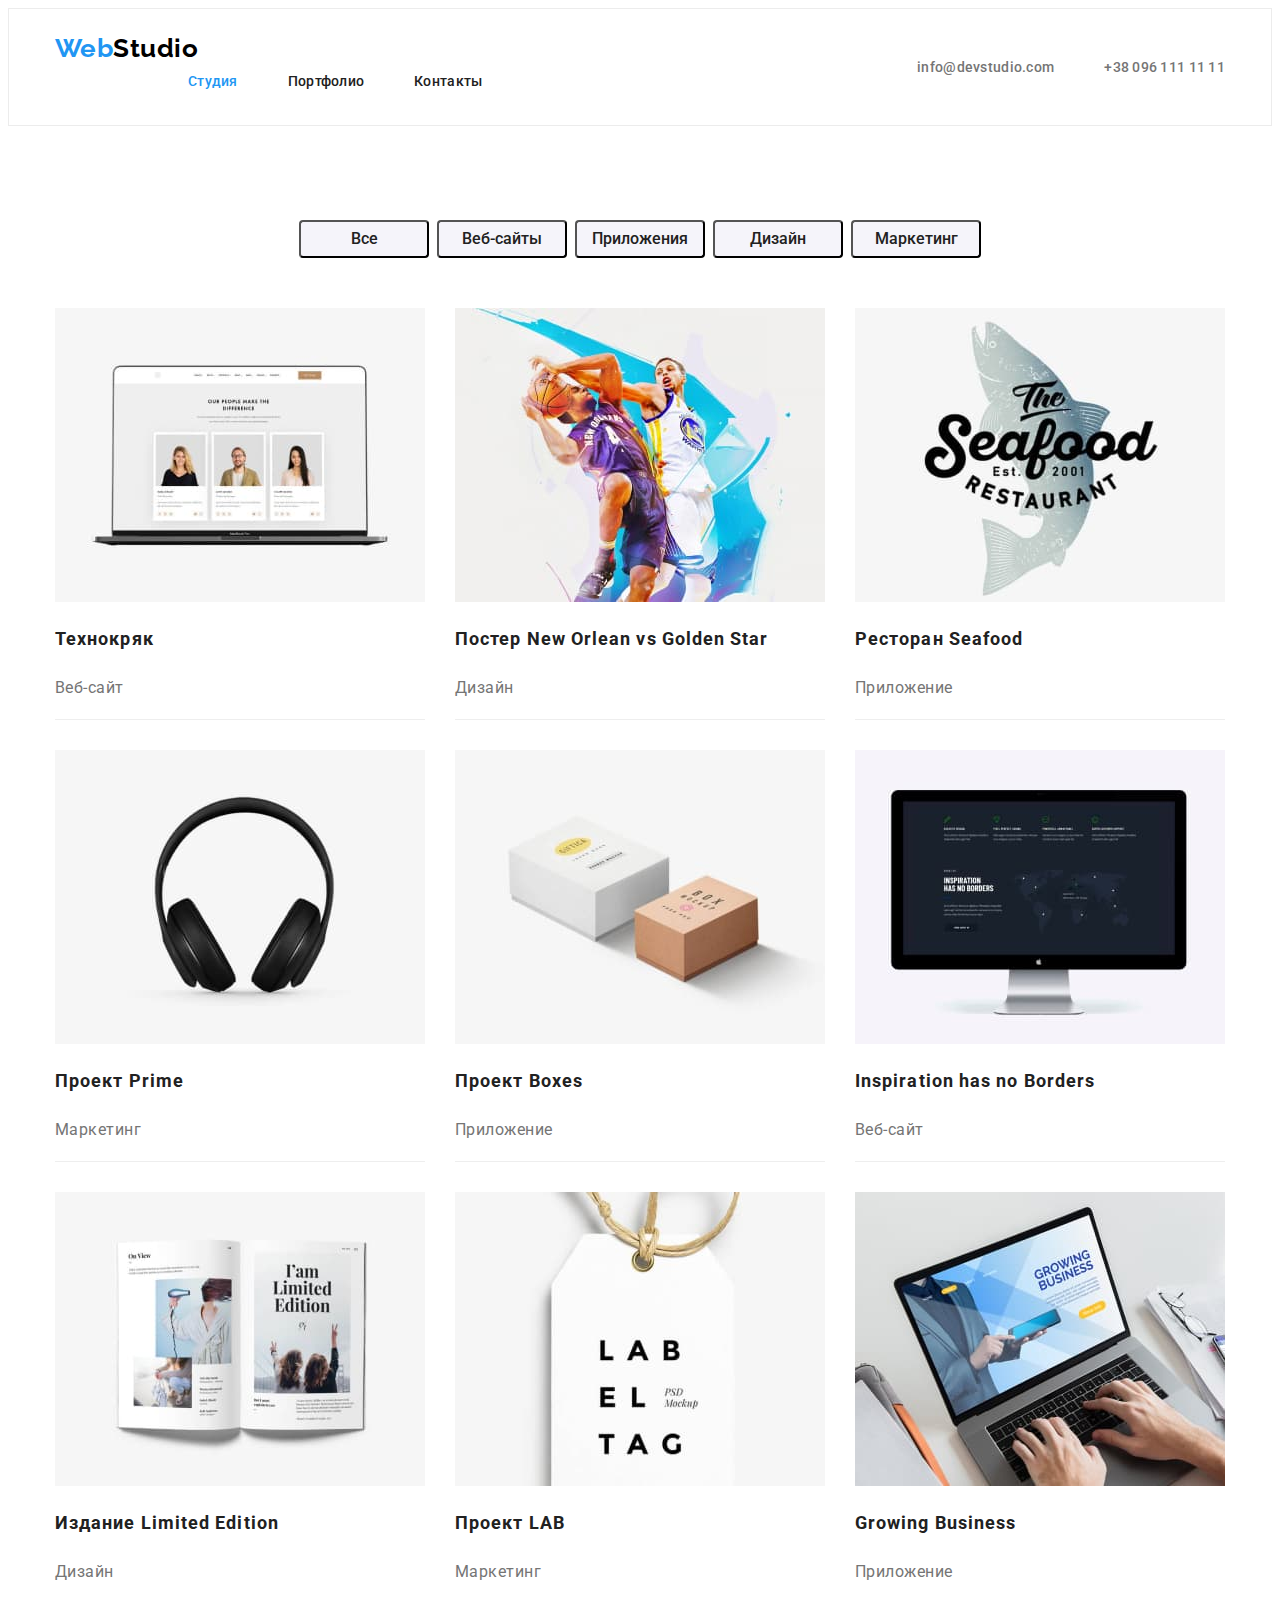
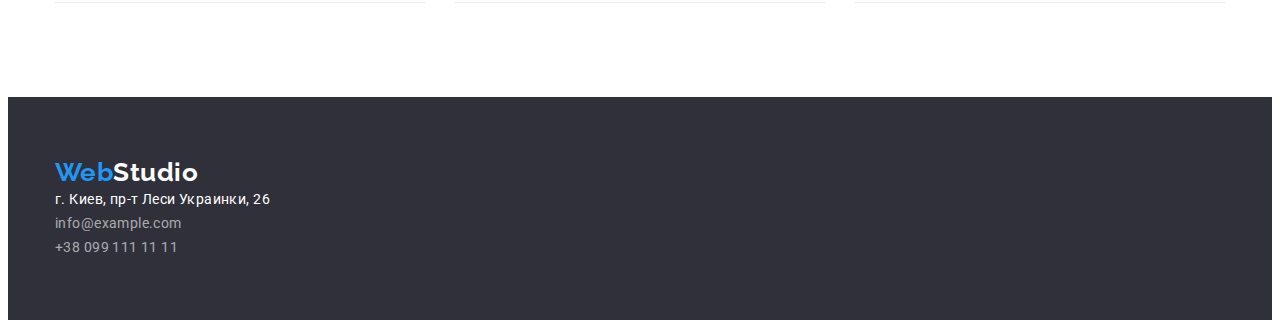
==== commit a00b0ad3: "Заработал валидатор поправил шапку" ====
--- a/portfolio.html
+++ b/portfolio.html
@@ -23,16 +23,18 @@
         <div class="container main-nav">
             <div>
                 <nav class="navigation">
-                    <a href="./index.html" class="logo">
-                        <span class="accent">Web</span><span class="logo-header">Studio</span>
-                    </a>
-            </div>
-            <div class="nav-block">
-                <ul class="site-nav list">
-                    <li class="nav-item"><a href="./index.html" class="link">Студия</a></li>
-                    <li class="nav-item"><a href="./portfolio.html" class="link current">Портфолио</a></li>
-                    <li class="nav-item"><a href="" class="link">Контакты</a></li>
-                </ul>
+                    <div>
+                        <a href="./index.html" class="logo">
+                            <span class="accent">Web</span><span class="logo-header">Studio</span>
+                        </a>
+                    </div>
+                    <div class="nav-block">
+                        <ul class="site-nav list">
+                            <li class="nav-item"><a href="./index.html" class="link current">Студия</a></li>
+                            <li class="nav-item"><a href="./portfolio.html" class="link">Портфолио</a></li>
+                            <li class="nav-item"><a href="" class="link">Контакты</a></li>
+                        </ul>
+                    </div>
                 </nav>
             </div>
             <div class="contact-block">
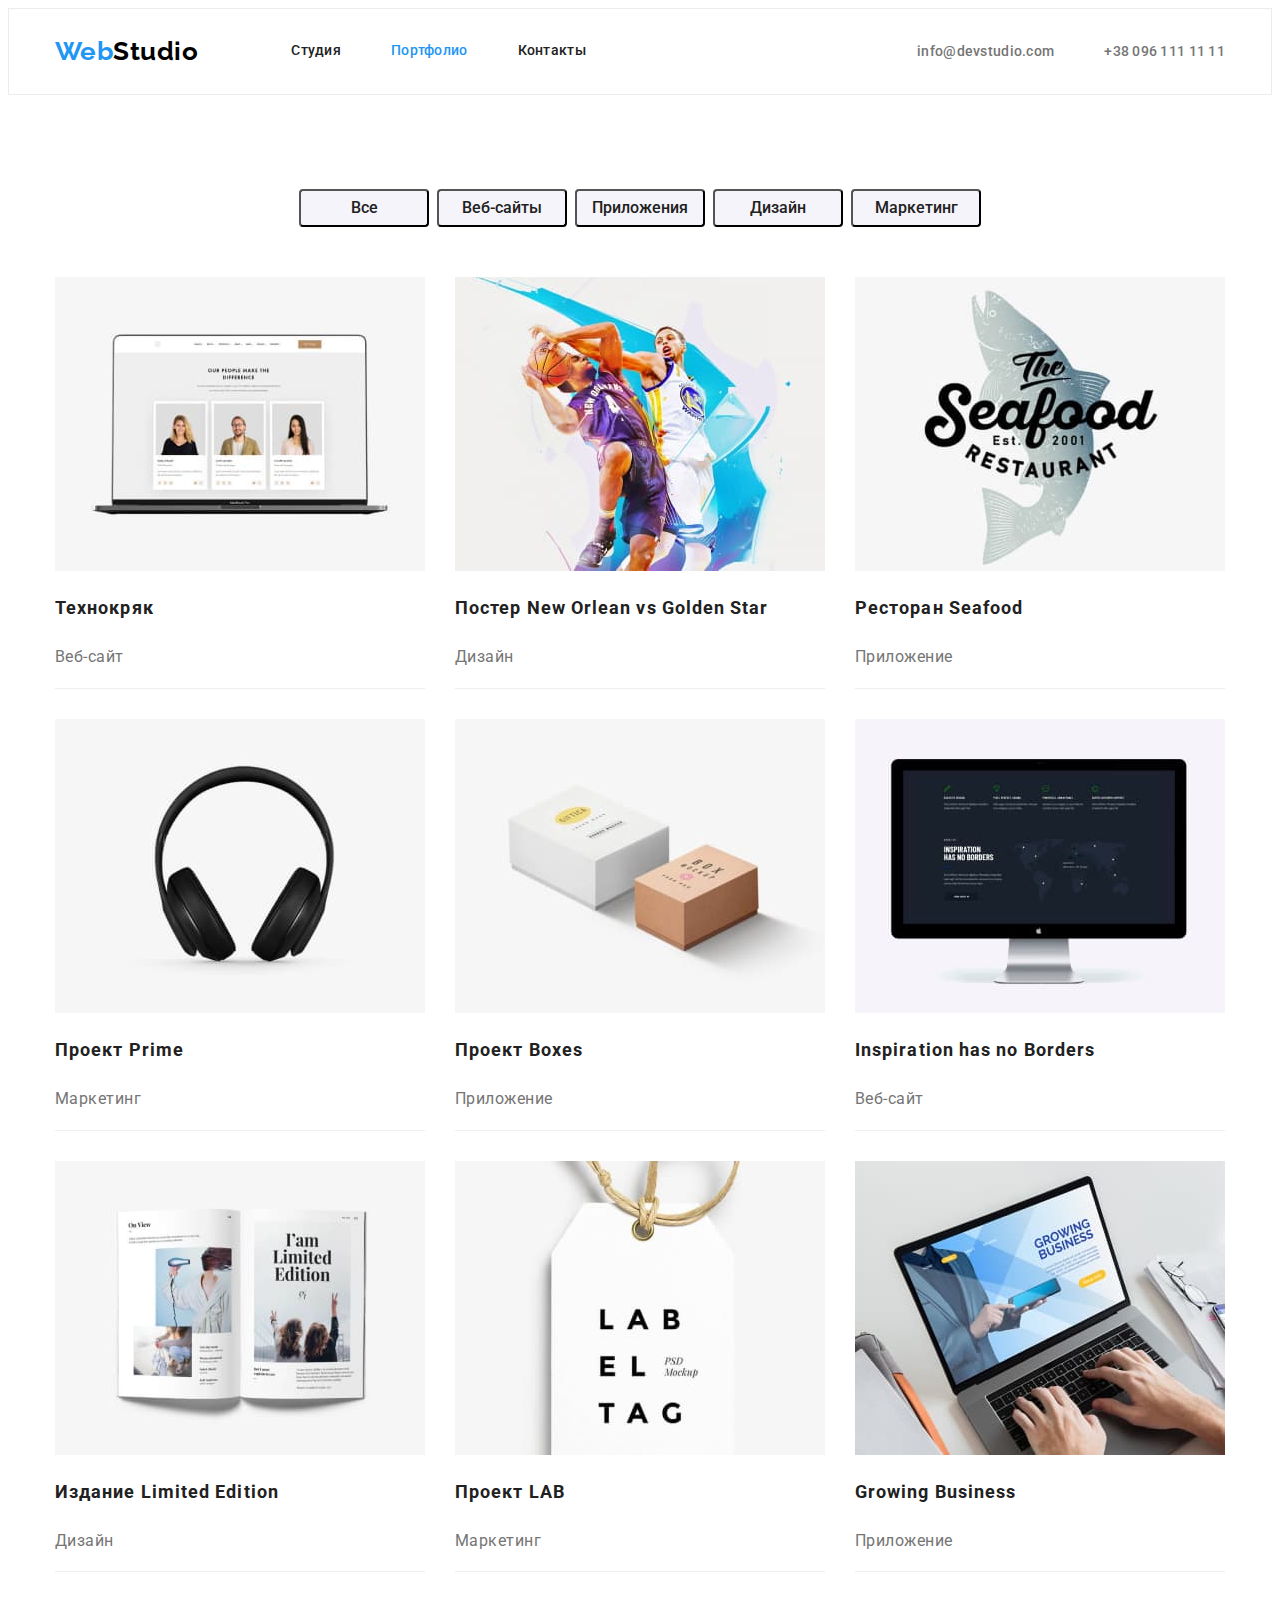
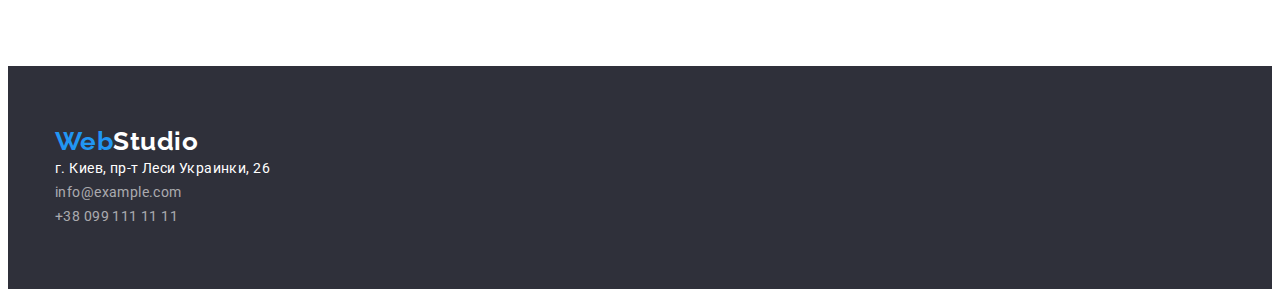
==== commit b56a5198: "Исправил Header" ====
--- a/portfolio.html
+++ b/portfolio.html
@@ -19,24 +19,21 @@
 <body>
 
     <!-- Шапка сайта -->
-    <header>
+    <header class="header">
         <div class="container main-nav">
-            <div>
-                <nav class="navigation">
-                    <div>
-                        <a href="./index.html" class="logo">
-                            <span class="accent">Web</span><span class="logo-header">Studio</span>
-                        </a>
-                    </div>
-                    <div class="nav-block">
-                        <ul class="site-nav list">
-                            <li class="nav-item"><a href="./index.html" class="link current">Студия</a></li>
-                            <li class="nav-item"><a href="./portfolio.html" class="link">Портфолио</a></li>
-                            <li class="nav-item"><a href="" class="link">Контакты</a></li>
-                        </ul>
-                    </div>
-                </nav>
-            </div>
+
+            <a href="./index.html" class="logo">
+                <span class="accent">Web</span><span class="logo-header">Studio</span>
+            </a>
+
+            <nav class="navigation">
+                <ul class="site-nav list">
+                    <li class="nav-item"><a href="./index.html" class="link">Студия</a></li>
+                    <li class="nav-item"><a href="./portfolio.html" class="link current">Портфолио</a></li>
+                    <li class="nav-item"><a href="" class="link">Контакты</a></li>
+                </ul>
+            </nav>
+
             <div class="contact-block">
                 <ul class="header-nav list">
                     <li class="nav-item">
--- a/css/styles.css
+++ b/css/styles.css
@@ -73,12 +73,13 @@
 
 .site-nav {
     display: flex;
-}
-
-.nav-block {
+    padding-left: 93px;
+}
+
+/* .nav-block {
     display: flex;
     margin-left: 93px;
-}
+} */
 
 .contact-block {
     display: flex;
@@ -117,7 +118,7 @@
     align-items: center;
 }
 
-header {
+.header {
     padding-top: 24px;
     padding-bottom: 25px;
 
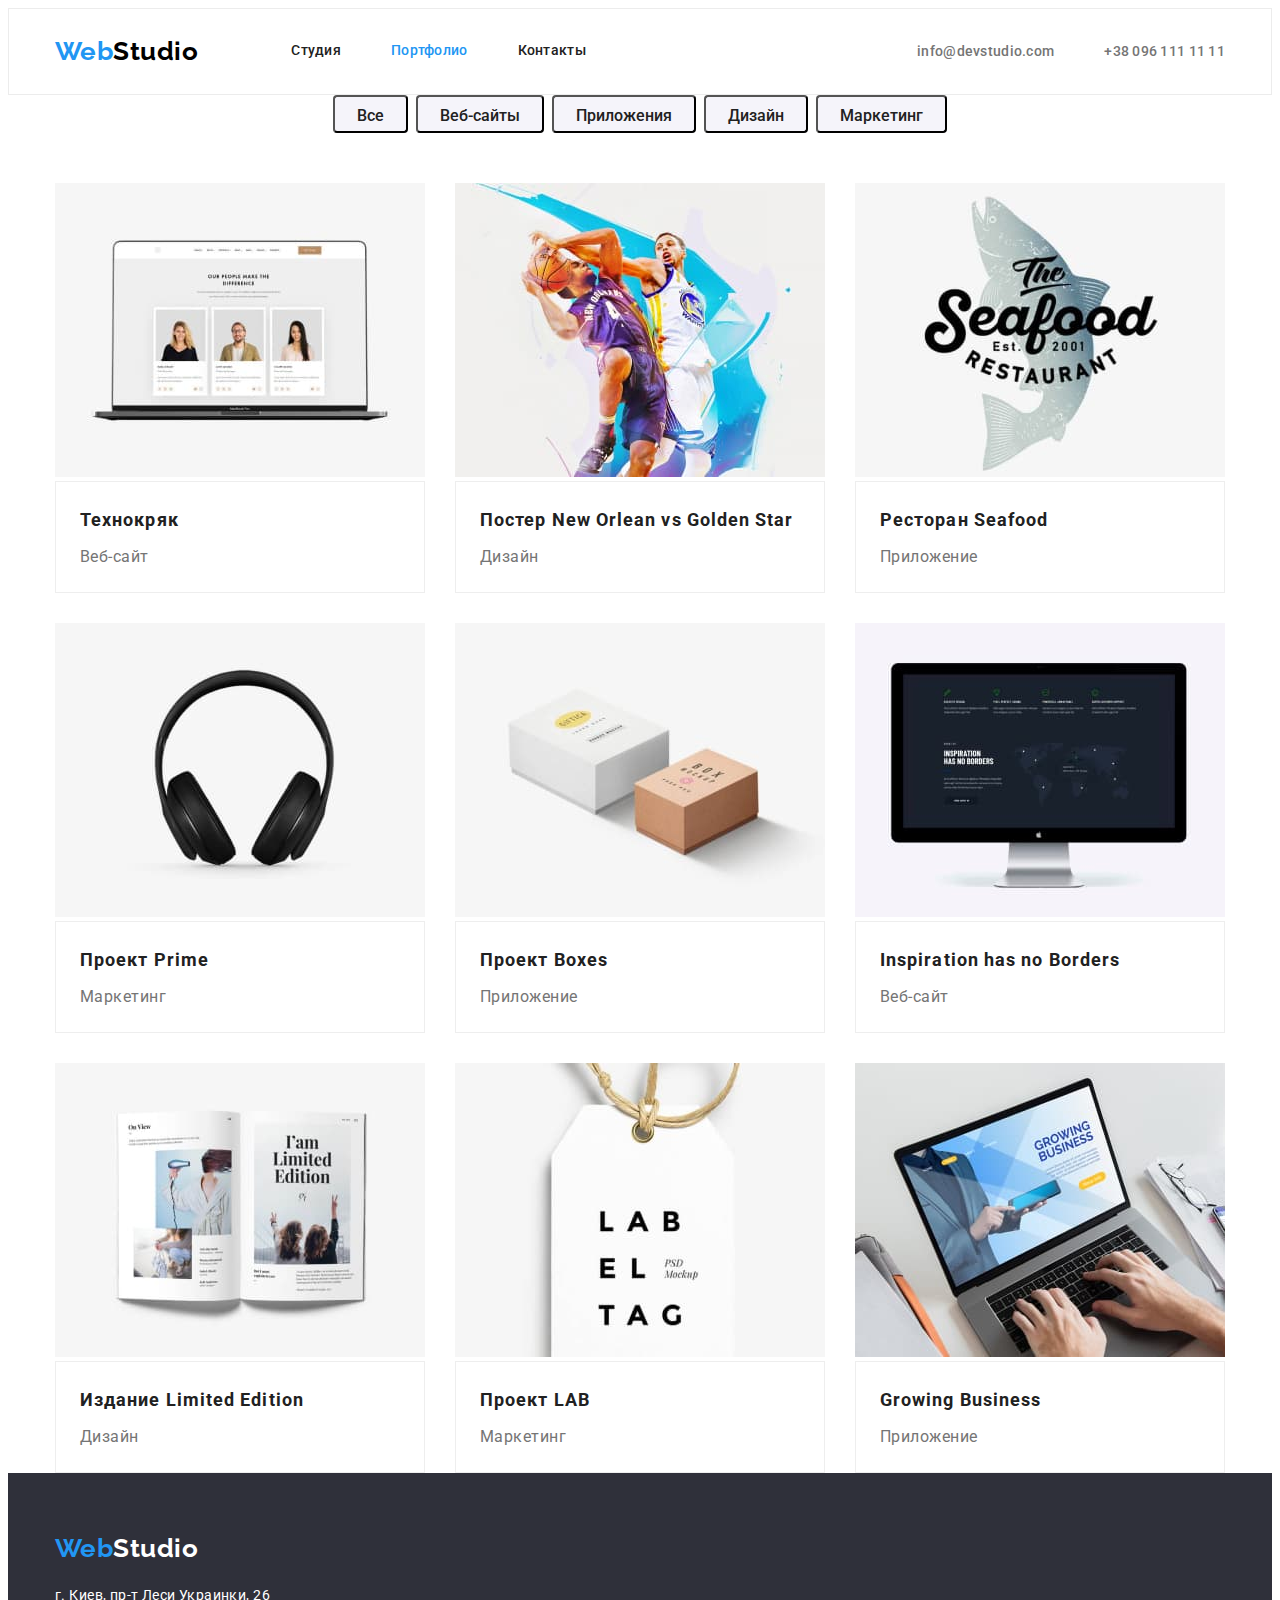
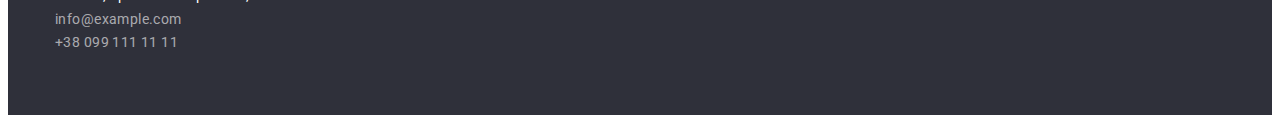
==== commit 8b38e6b8: "Исправил проекты в портфолио" ====
--- a/portfolio.html
+++ b/portfolio.html
@@ -53,7 +53,7 @@
 
         <!-- Фильтр -->
 
-        <section>
+        <section class="">
             <div class="container potfolio">
                 <h1 class="filter-title">Фильтр</h1>
 
@@ -71,68 +71,85 @@
                     <li class="project-item">
                         <a href="" class="project-link">
                             <img src="./images/techno.jpg" alt="Открытый ноутбук" width="370">
+                        </a>
+                        <div class="project-description">
                             <h2 class="project-title">Технокряк</h2>
                             <p class="project-name">Веб-сайт</p>
-                        </a>
-
+                        </div>
                     </li>
                     <li class="project-item">
                         <a href="" class="project-link">
                             <img src="./images/neworlean.jpg" alt="Два человека играют в баскетбол" width="370">
+                        </a>
+                        <div class="project-description">
                             <h2 class="project-title">Постер New Orlean vs Golden Star</h2>
                             <p class="project-name">Дизайн</p>
-                        </a>
+                        </div>
 
                     </li>
                     <li class="project-item">
                         <a href="" class="project-link">
                             <img src="./images/seafood.jpg" alt="Логотип ресторана" width="370">
+                        </a>
+                        <div class="project-description">
                             <h2 class="project-title">Ресторан Seafood</h2>
                             <p class="project-name">Приложение</p>
-                        </a>
+                        </div>
 
                     </li>
                     <li class="project-item">
                         <a href="" class="project-link">
                             <img src="./images/prime.jpg" alt="Черные наушники" width="370">
+                        </a>
+                        <div class="project-description">
                             <h2 class="project-title">Проект Prime</h2>
                             <p class="project-name">Маркетинг</p>
-                        </a>
+                        </div>
                     </li>
                     <li class="project-item">
                         <a href="" class="project-link">
                             <img src="./images/boxes.jpg" alt="Две коробки" width="370">
+                        </a>
+                        <div class="project-description">
                             <h2 class="project-title">Проект Boxes</h2>
                             <p class="project-name">Приложение</p>
-                        </a>
+                        </div>
                     </li>
                     <li class="project-item">
                         <a href="" class="project-link">
                             <img src="./images/borders.jpg" alt="Экран монитора" width="370">
+                        </a>
+                        <div class="project-description">
                             <h2 class="project-title">Inspiration has no Borders</h2>
                             <p class="project-name">Веб-сайт</p>
-                        </a>
+                        </div>
                     </li>
                     <li class="project-item">
                         <a href="" class="project-link">
                             <img src="./images/edition.jpg" alt="Открытый журнал" width="370">
+                        </a>
+                        <div class="project-description">
                             <h2 class="project-title">Издание Limited Edition</h2>
                             <p class="project-name">Дизайн</p>
-                        </a>
+                        </div>
                     </li>
                     <li class="project-item">
                         <a href="" class="project-link">
                             <img src="./images/lab.jpg" alt="Бумажная бирка с логотипом" width="370">
+                        </a>
+                        <div class="project-description">
                             <h2 class="project-title">Проект LAB</h2>
                             <p class="project-name">Маркетинг</p>
-                        </a>
+                        </div>
                     </li>
                     <li class="project-item">
                         <a href="" class="project-link">
                             <img src="./images/business.jpg" alt="Человек набирает текст на ноутбуке" width="370">
+                        </a>
+                        <div class="project-description">
                             <h2 class="project-title">Growing Business</h2>
                             <p class="project-name">Приложение</p>
-                        </a>
+                        </div>
                     </li>
                 </ul>
             </div>
--- a/css/styles.css
+++ b/css/styles.css
@@ -155,7 +155,11 @@
 /* Контакты футера */
 
 .footer-nav {
-    padding-left: 0;
+    padding-top: 20px;
+    padding-left: 0;
+}
+.footer-nav .address-link:not(:last-child) {
+    margin-bottom: 9px;
 }
 
 .footer-nav .link-contact {
@@ -183,6 +187,8 @@
 .hero {
     background-color: var(--fill-color);
     text-align: center;
+    align-items: center;
+    justify-items: center;
     padding-top: 200px;
     padding-bottom: 200px;
 }
@@ -190,6 +196,10 @@
 .hero-title {
     margin-top: 0;
     margin-bottom: 30px;
+    margin-left: auto;
+    margin-right: auto;
+    max-width: 696px;
+
 
     color: var(--hero-text-color);
     font-weight: 900;
@@ -229,12 +239,16 @@
 .featurs,
 .main-project {
     padding-bottom: 94px;
+    padding-top: 94px;
 }
 
 .our-featur {
     display: flex;
-    padding-top: 94px;
-    padding-left: 0;
+    padding-left: 0;
+}
+
+.feature-list {
+    width: 270px;
 }
 
 .our-featur .feature-list:not(:last-child) {
@@ -251,6 +265,13 @@
     text-transform: uppercase;
 }
 
+.featur-text {
+    font-size  : 14px;
+    line-height: 1.71;
+    letter-spacing: 0.03em;
+    color: var(--primary-text-color);
+}
+
 /* Чем мы занимаемся */
 
 .section-title {
@@ -304,6 +325,8 @@
 
 .team-item {
     text-align: center;
+    padding-top: 30px;
+    padding-bottom: 30px;
 }
 
 .team-list .team-member:not(:last-child) {
@@ -313,10 +336,9 @@
 
 .name {
     margin-top: 0;
-    margin-bottom: 0;
-    padding-top: 0;
-    padding-top: 30px;
-    padding-bottom: 10px;
+    margin-bottom: 10px;
+
+
     color: var(--title-text-color);
     font-weight: 500;
     font-size: 16px;
@@ -326,13 +348,18 @@
 .position {
     padding-bottom: 0;
     margin-top: 0;
-    margin-bottom: 30px;
+    margin-bottom: 0;
     color: var(--primary-text-color);
     font-size: 16px;
     line-height: 1.87;
 }
 
 /* Страница "Портфолио" */
+
+.portfolio {
+    padding-top: 94px;
+    padding-bottom: 94px;
+}
 
 /* Фильтр */
 
@@ -353,7 +380,6 @@
     display: flex;
     padding-left: 0;
     justify-content: center;
-    padding-top: 94px;
     margin-bottom: 50px;
 }
 
@@ -365,17 +391,11 @@
     display: flex;
     flex-wrap: wrap;
     padding-left: 0;
-    padding-bottom: 94px;
 }
 
 .project-item {
     margin-right: 30px;
     margin-bottom: 30px;
-
-    border-bottom-width: 1px;
-    border-bottom-style: solid;
-    border-bottom-color: #EEEEEE;
-    background: var(--primary-bg-color);
 }
 
 .project-item:nth-child(3n) {
@@ -395,10 +415,11 @@
     font-size: 16px;
     line-height: 1.62;
 
-    width: 130px;
+    min-width: 73px;
     height: 38px;
     left: 976px;
     top: 174px;
+    padding: 6px 22px;
 
     border-radius: 4px;
 }
@@ -413,6 +434,16 @@
 
 .project-link {
     text-decoration: none;
+
+    margin: 0;
+}
+
+.project-description {
+    padding: 20px 24px;
+    margin: 0;
+
+    border: 1px solid #EEEEEE;
+    background: var(--primary-bg-color);
 }
 
 .project-title {
@@ -421,10 +452,15 @@
     font-size: 18px;
     line-height: 2;
     letter-spacing: 0.06em;
+
+    margin-top: 0;
+    margin-bottom: 4px;
 }
 
 .project-name {
     color: var(--primary-text-color);
     font-size: 16px;
     line-height: 1.87;
-}
+    margin-top: 0;
+    margin-bottom: 0;
+}
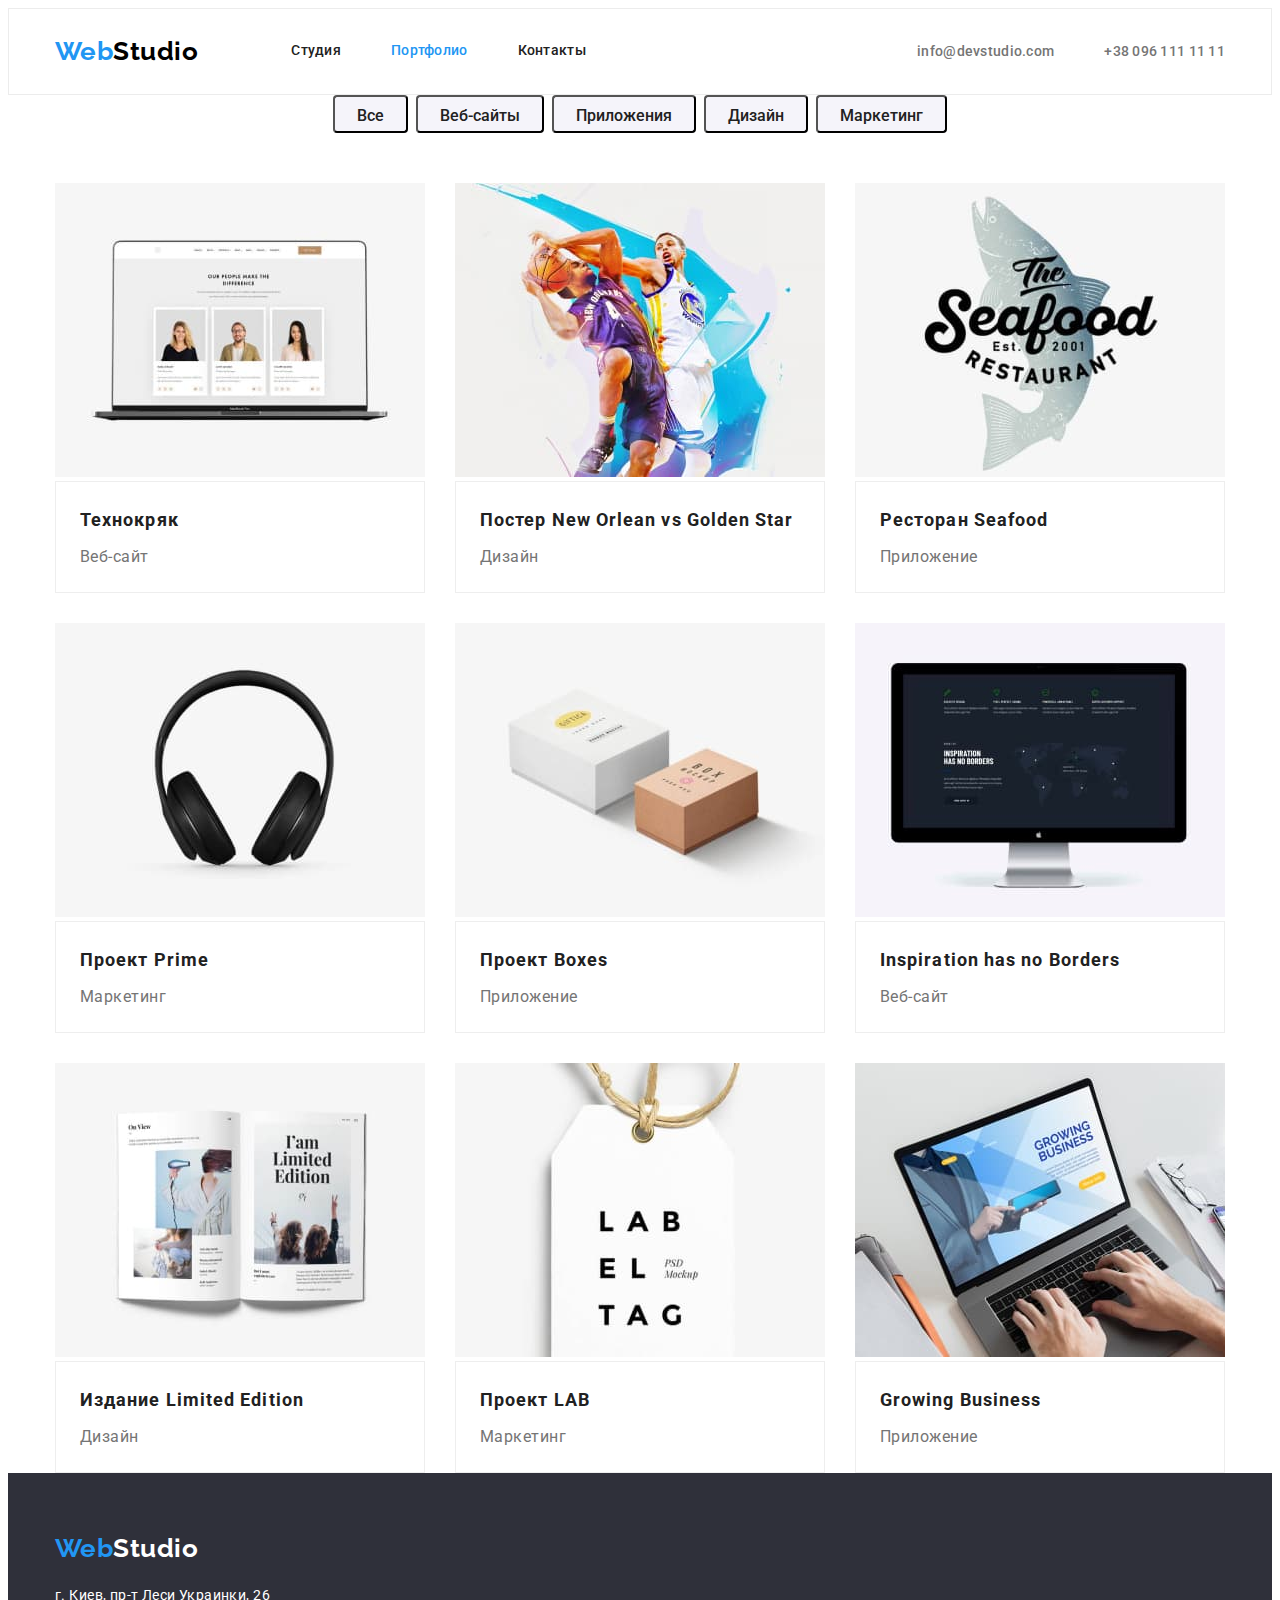
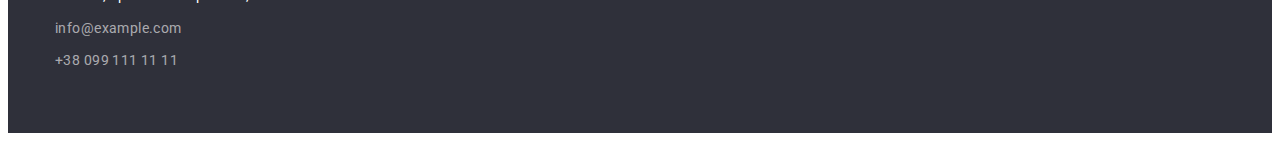
==== commit e6094803: "Поправил футер" ====
--- a/portfolio.html
+++ b/portfolio.html
@@ -168,13 +168,13 @@
 
                 <address>
                     <ul class="footer-nav list">
-                        <li>
+                        <li class="address-link">
                             <a href="г.Киев,пр-тЛесиУкраинки,26" class="link-office">г. Киев, пр-т Леси Украинки, 26</a>
                         </li>
-                        <li>
+                        <li class="address-link">
                             <a href="info@example.com" class="link-contact">info@example.com</a>
                         </li>
-                        <li>
+                        <li class="address-link">
                             <a href="+380991111111" class="link-contact">+38 099 111 11 11</a>
                         </li>
                     </ul>
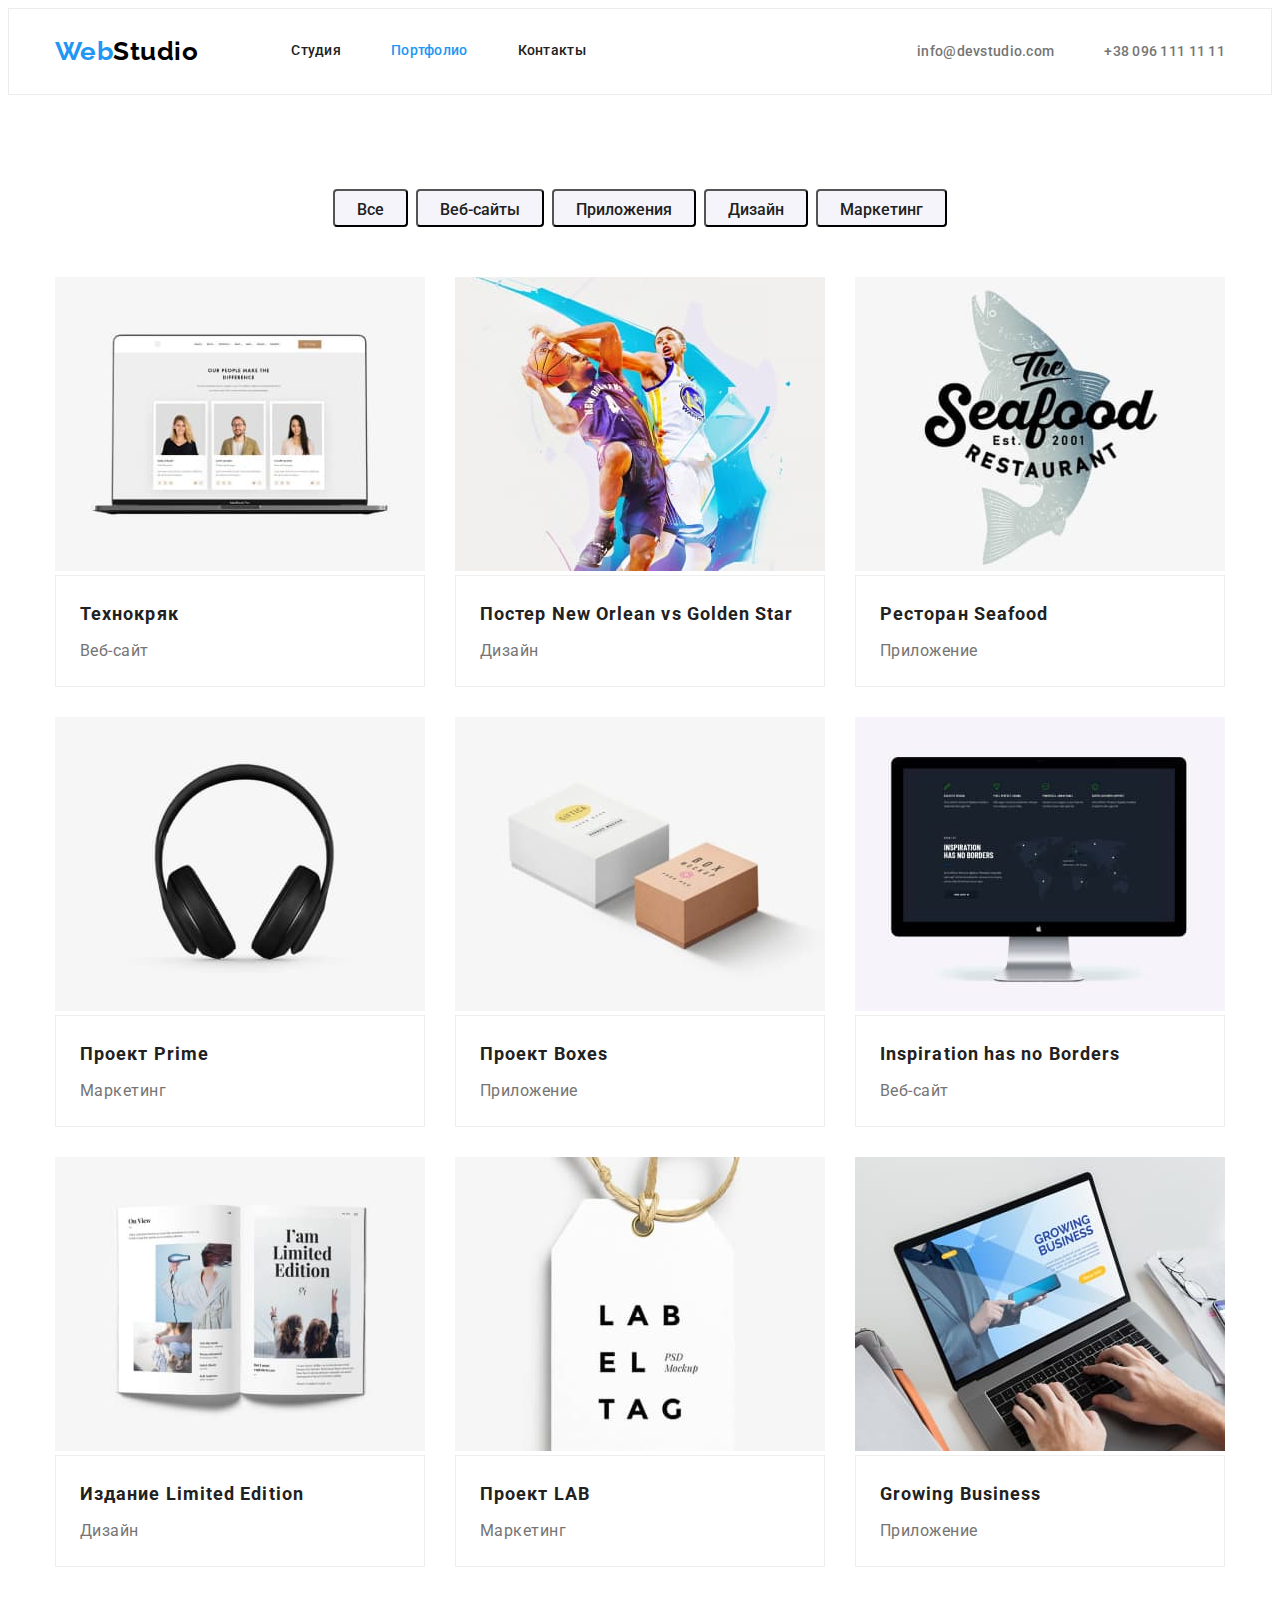
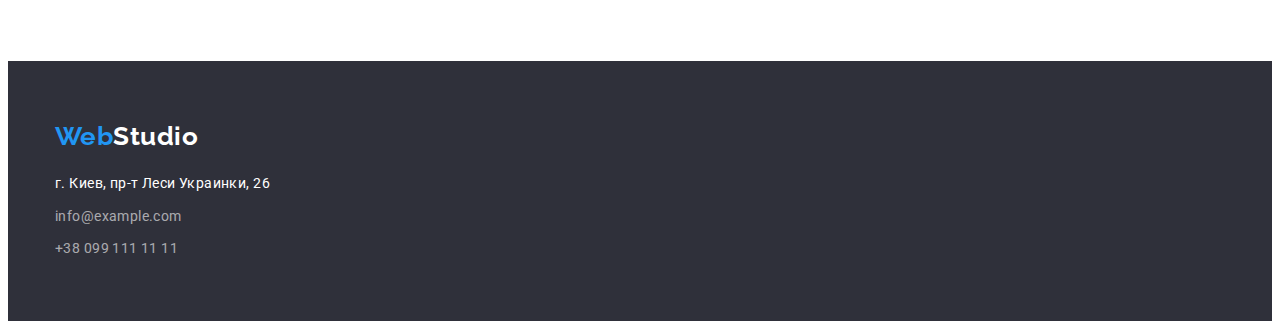
==== commit 1e4ae32d: "Исправил паддинги" ====
--- a/portfolio.html
+++ b/portfolio.html
@@ -53,8 +53,8 @@
 
         <!-- Фильтр -->
 
-        <section class="">
-            <div class="container potfolio">
+        <section class="potfolio">
+            <div class="container">
                 <h1 class="filter-title">Фильтр</h1>
 
                 <ul class="filter list">
--- a/css/styles.css
+++ b/css/styles.css
@@ -239,7 +239,6 @@
 .featurs,
 .main-project {
     padding-bottom: 94px;
-    padding-top: 94px;
 }
 
 .our-featur {
@@ -356,7 +355,7 @@
 
 /* Страница "Портфолио" */
 
-.portfolio {
+.potfolio {
     padding-top: 94px;
     padding-bottom: 94px;
 }
